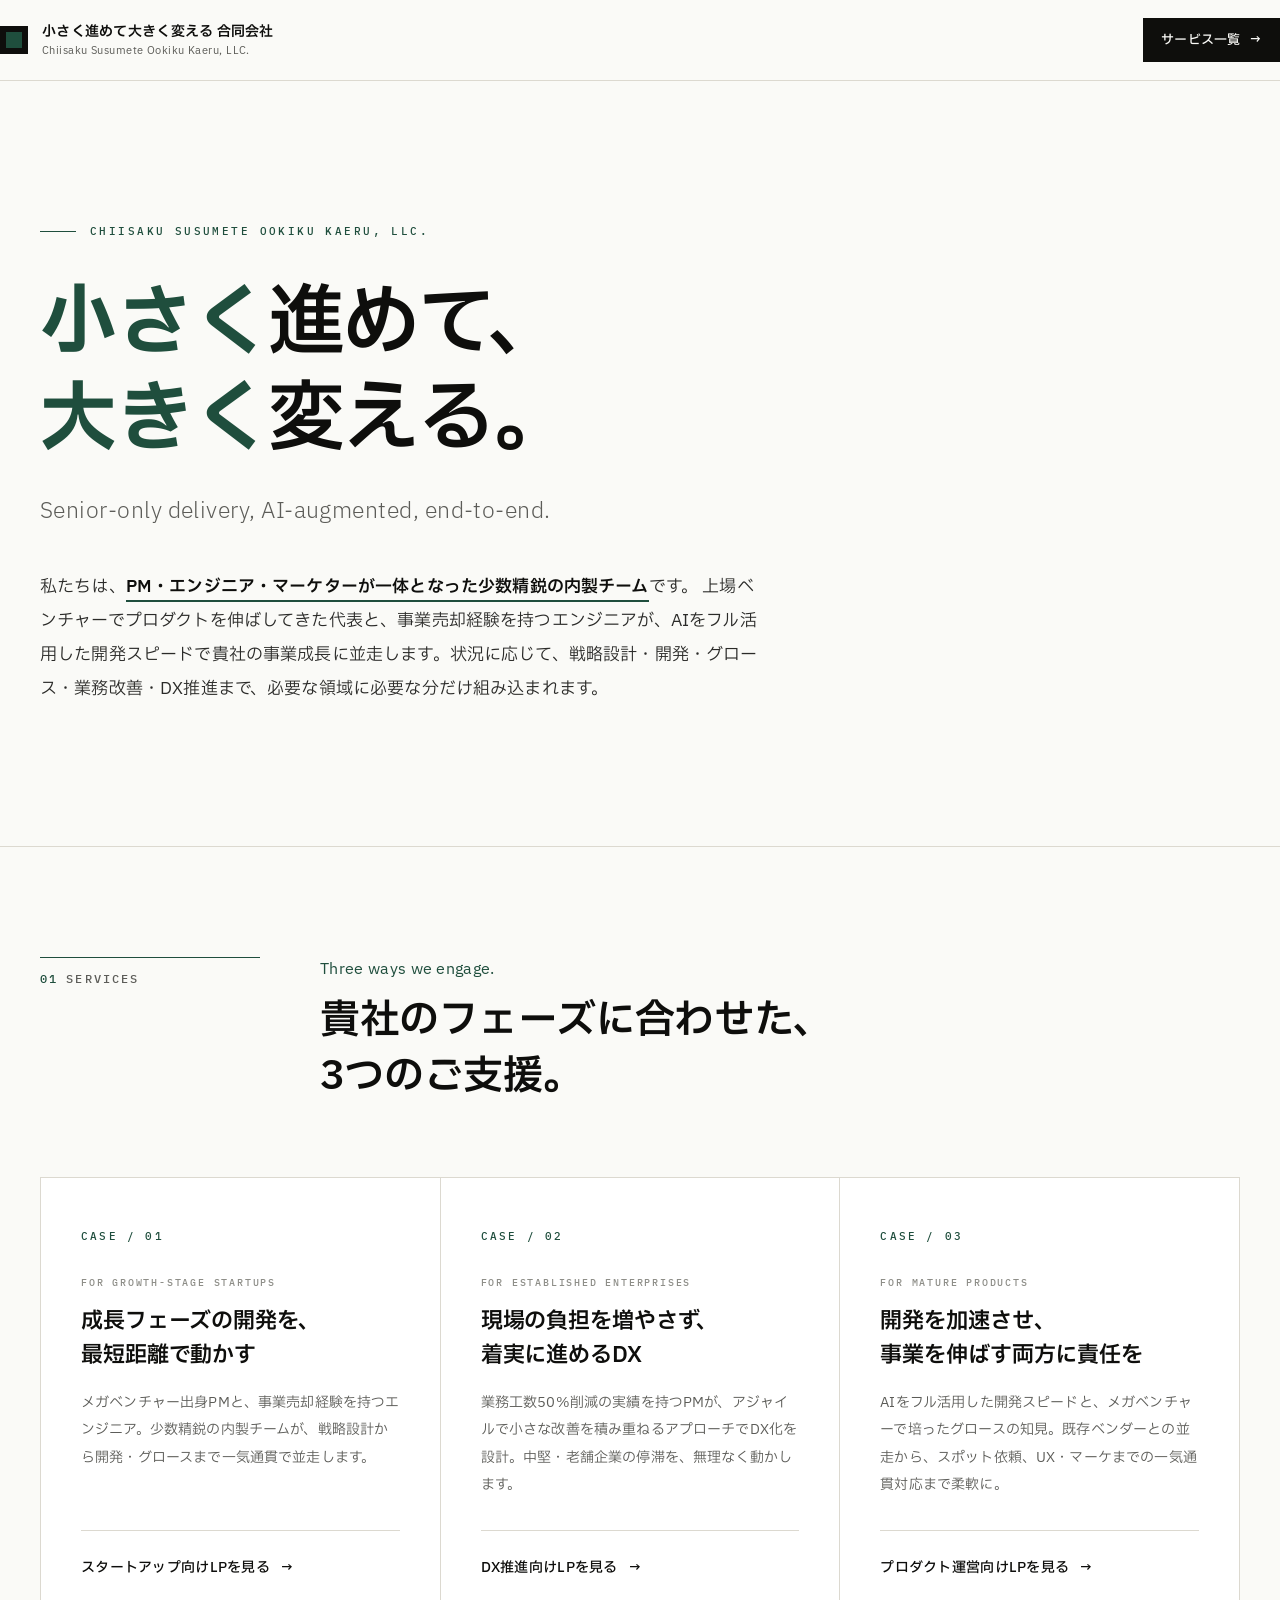
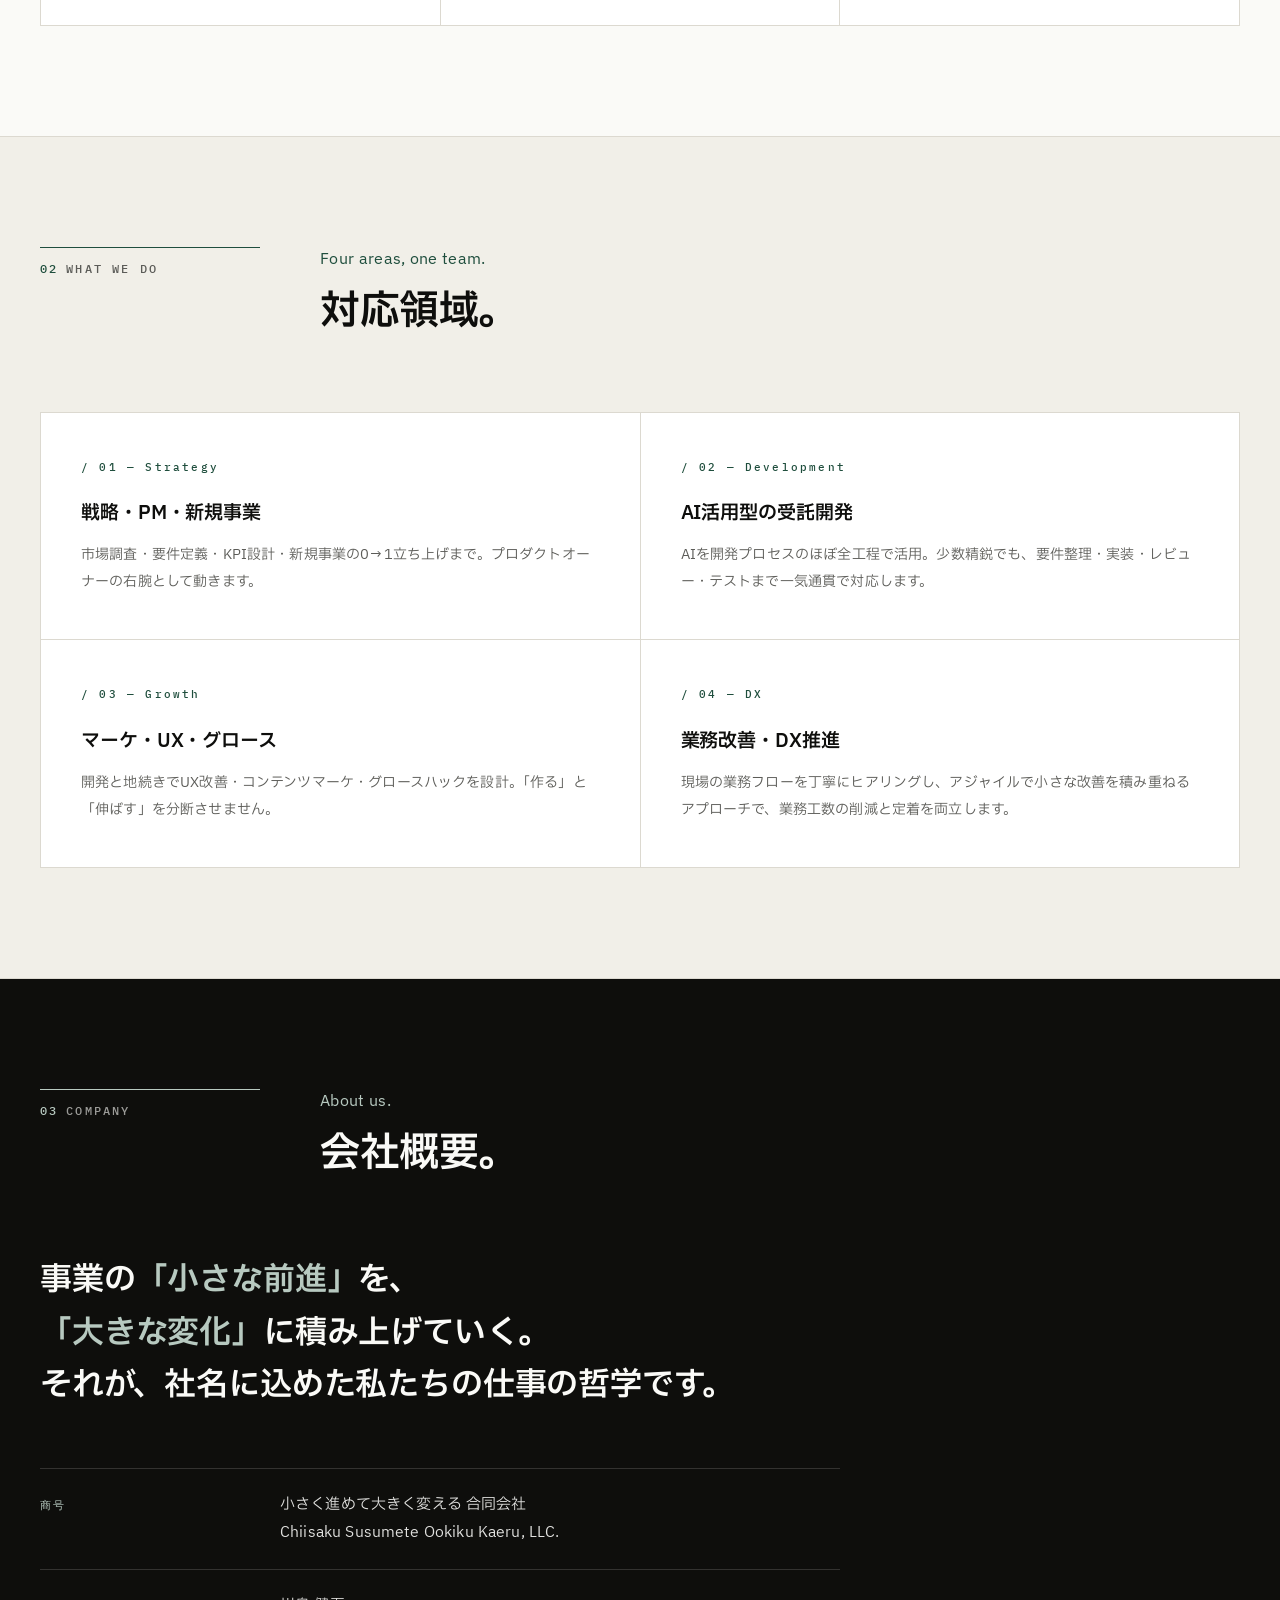
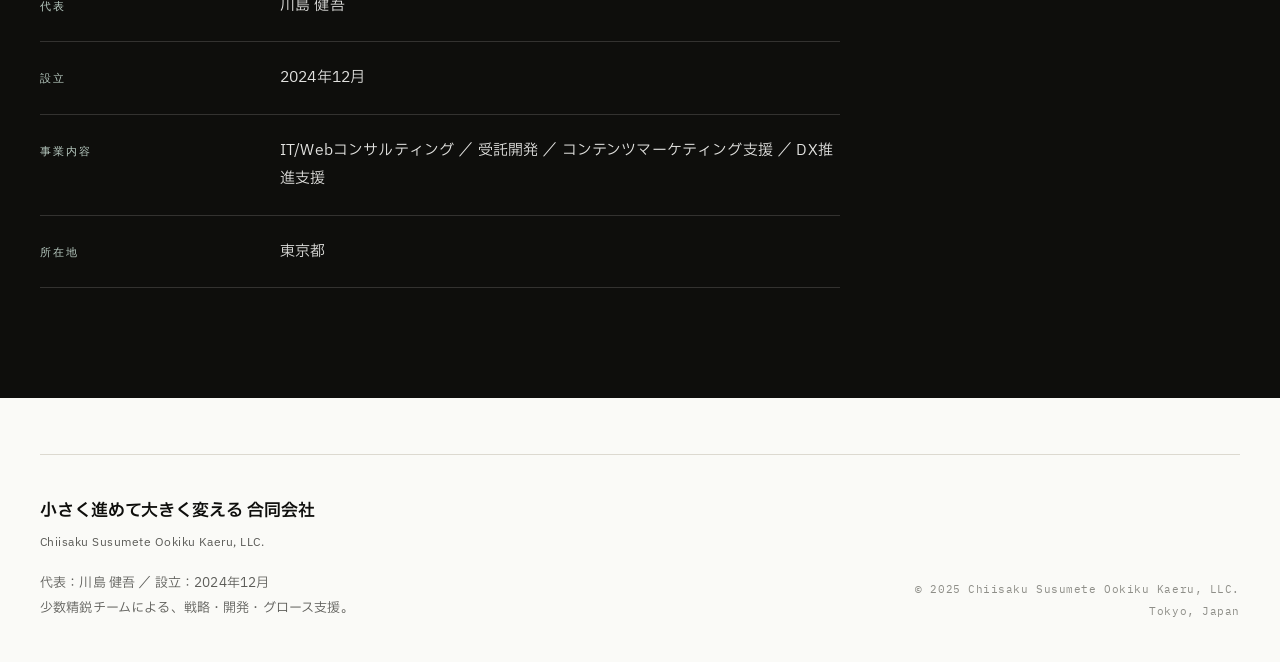
==== index.html @ ebb2f51b "LPとトップページ" ====
<!DOCTYPE html>
<html lang="ja">
<head>
<meta charset="UTF-8">
<meta name="viewport" content="width=device-width, initial-scale=1.0">
<title>小さく進めて大きく変える 合同会社 | Chiisaku Susumete Ookiku Kaeru, LLC.</title>
<meta name="description" content="少数精鋭チームによる、戦略・開発・グロース支援。スタートアップの受託開発、中堅・老舗企業のDX推進、プロダクト運営支援まで、貴社の状況に合わせた組み方でお力になります。">

<link rel="preconnect" href="https://fonts.googleapis.com">
<link rel="preconnect" href="https://fonts.gstatic.com" crossorigin>
<link href="https://fonts.googleapis.com/css2?family=IBM+Plex+Mono:wght@400;500&family=IBM+Plex+Sans+JP:wght@300;400;500;600;700&family=IBM+Plex+Sans:wght@300;400;500;600;700&display=swap" rel="stylesheet">

<style>
  :root {
    --bg: #FAFAF7;
    --bg-soft: #F1EFE8;
    --bg-card: #FFFFFF;
    --ink: #0E0E0C;
    --ink-2: #2A2A28;
    --ink-3: #5C5C58;
    --ink-4: #8E8E88;
    --rule: #DCD9D0;
    --accent: #1F4E3D;
    --accent-deep: #133A2C;
    --accent-soft: #E5EDE8;
    --accent-line: #B7C9C0;
    --max-w: 1280px;
  }

  * { box-sizing: border-box; margin: 0; padding: 0; }
  html { scroll-behavior: smooth; }
  ::selection { background: var(--accent); color: var(--bg); }

  body {
    font-family: "IBM Plex Sans JP", "IBM Plex Sans", -apple-system, BlinkMacSystemFont, sans-serif;
    background: var(--bg);
    color: var(--ink);
    line-height: 1.85;
    font-size: 15.5px;
    font-weight: 400;
    -webkit-font-smoothing: antialiased;
    -moz-osx-font-smoothing: grayscale;
    overflow-x: hidden;
    letter-spacing: 0.01em;
  }

  .container {
    max-width: var(--max-w);
    margin: 0 auto;
    padding: 0 40px;
  }
  @media (max-width: 720px) {
    .container { padding: 0 22px; }
  }

  /* ============ TOPBAR ============ */
  .topbar {
    border-bottom: 1px solid var(--rule);
    position: sticky; top: 0; z-index: 100;
    backdrop-filter: saturate(1.4) blur(8px);
    background: rgba(250, 250, 247, 0.92);
  }
  .topbar-inner {
    display: flex; justify-content: space-between; align-items: center;
    padding: 18px 0; gap: 24px;
  }
  .brand { display: flex; align-items: center; gap: 14px; }
  .brand-mark {
    width: 28px; height: 28px;
    background: var(--ink);
    position: relative; flex-shrink: 0;
  }
  .brand-mark::after {
    content: ""; position: absolute; inset: 6px;
    background: var(--accent);
  }
  .brand-name {
    font-weight: 600; font-size: 14px;
    letter-spacing: 0.02em; line-height: 1.3;
  }
  .brand-name .en {
    display: block;
    font-family: "IBM Plex Sans", sans-serif;
    font-size: 11px; font-weight: 400;
    color: var(--ink-3);
    letter-spacing: 0.04em;
    margin-top: 2px;
  }
  .topbar-cta {
    display: inline-flex; align-items: center; gap: 8px;
    background: var(--ink); color: var(--bg);
    padding: 10px 18px; text-decoration: none;
    font-size: 13px; font-weight: 500;
    letter-spacing: 0.02em;
    transition: background 0.2s;
  }
  .topbar-cta:hover { background: var(--accent); }
  @media (max-width: 640px) {
    .topbar-cta { padding: 8px 14px; font-size: 12px; }
  }

  /* ============ HERO ============ */
  .hero {
    padding: 140px 0 140px;
    border-bottom: 1px solid var(--rule);
  }
  .hero-eyebrow {
    font-family: "IBM Plex Mono", monospace;
    font-size: 11px;
    letter-spacing: 0.22em;
    color: var(--accent);
    text-transform: uppercase;
    margin-bottom: 36px;
    display: flex; align-items: center; gap: 14px;
    font-weight: 500;
  }
  .hero-eyebrow::before {
    content: ""; width: 36px; height: 1px;
    background: var(--accent);
  }
  .hero-title {
    font-weight: 600;
    font-size: clamp(38px, 6vw, 80px);
    line-height: 1.25;
    letter-spacing: -0.015em;
    margin-bottom: 44px;
    color: var(--ink);
    max-width: 1100px;
  }
  .hero-title .accent {
    color: var(--accent);
    font-weight: 700;
  }
  .hero-title .sub-en {
    display: block;
    font-family: "IBM Plex Sans", sans-serif;
    font-weight: 300;
    font-size: 0.3em;
    color: var(--ink-3);
    letter-spacing: 0.02em;
    margin-top: 24px;
    line-height: 1.4;
  }
  .hero-lead {
    font-size: 17px;
    line-height: 2;
    max-width: 720px;
    color: var(--ink-2);
  }
  .hero-lead strong {
    font-weight: 600;
    color: var(--ink);
    border-bottom: 2px solid var(--accent);
    padding-bottom: 1px;
  }

  /* ============ SECTION ============ */
  section {
    padding: 110px 0;
    border-bottom: 1px solid var(--rule);
  }
  @media (max-width: 720px) {
    section { padding: 72px 0; }
    .hero { padding: 80px 0 90px; }
  }

  .section-header {
    margin-bottom: 72px;
    display: grid;
    grid-template-columns: 220px 1fr;
    gap: 60px;
    align-items: start;
  }
  .section-num {
    font-family: "IBM Plex Mono", monospace;
    font-size: 12px;
    font-weight: 500;
    color: var(--accent);
    letter-spacing: 0.18em;
    text-transform: uppercase;
    padding-top: 10px;
    border-top: 1px solid var(--accent);
    width: 100%;
  }
  .section-num-label { color: var(--ink-3); margin-left: 8px; }
  .section-title {
    font-weight: 600;
    font-size: clamp(26px, 3.4vw, 40px);
    line-height: 1.4;
    letter-spacing: -0.01em;
    color: var(--ink);
  }
  .section-title .en {
    display: block;
    font-family: "IBM Plex Sans", sans-serif;
    font-weight: 400;
    color: var(--accent);
    font-size: 0.4em;
    margin-bottom: 14px;
    letter-spacing: 0.02em;
  }
  @media (max-width: 880px) {
    .section-header { grid-template-columns: 1fr; gap: 20px; }
  }

  /* ============ SERVICES (LP CARDS) ============ */
  .services-grid {
    display: grid;
    grid-template-columns: repeat(3, 1fr);
    gap: 0;
    border-top: 1px solid var(--rule);
    border-left: 1px solid var(--rule);
  }
  .service-card {
    background: var(--bg-card);
    border-right: 1px solid var(--rule);
    border-bottom: 1px solid var(--rule);
    padding: 48px 40px 44px;
    text-decoration: none;
    color: var(--ink);
    transition: all 0.3s;
    display: flex;
    flex-direction: column;
    position: relative;
    min-height: 360px;
  }
  .service-card::after {
    content: "";
    position: absolute;
    bottom: 0; left: 0;
    width: 0; height: 3px;
    background: var(--accent);
    transition: width 0.4s cubic-bezier(0.4, 0, 0.2, 1);
  }
  .service-card:hover {
    background: var(--bg-soft);
  }
  .service-card:hover::after { width: 100%; }
  .service-num {
    font-family: "IBM Plex Mono", monospace;
    font-size: 11px;
    color: var(--accent);
    letter-spacing: 0.2em;
    margin-bottom: 28px;
    font-weight: 500;
  }
  .service-target {
    font-family: "IBM Plex Mono", monospace;
    font-size: 10px;
    color: var(--ink-4);
    letter-spacing: 0.18em;
    text-transform: uppercase;
    margin-bottom: 12px;
    font-weight: 500;
  }
  .service-title {
    font-size: 22px;
    font-weight: 600;
    line-height: 1.55;
    letter-spacing: -0.005em;
    margin-bottom: 16px;
  }
  .service-desc {
    font-size: 14px;
    color: var(--ink-3);
    line-height: 1.95;
    margin-bottom: 32px;
    flex: 1;
  }
  .service-link {
    display: inline-flex;
    align-items: center;
    gap: 10px;
    font-size: 14px;
    font-weight: 500;
    color: var(--ink);
    letter-spacing: 0.02em;
    margin-top: auto;
    padding-top: 24px;
    border-top: 1px solid var(--rule);
  }
  .service-link .arrow {
    transition: transform 0.25s;
    display: inline-block;
  }
  .service-card:hover .service-link {
    color: var(--accent);
  }
  .service-card:hover .arrow { transform: translateX(4px); }
  @media (max-width: 880px) {
    .services-grid { grid-template-columns: 1fr; }
  }

  /* ============ WHAT WE DO ============ */
  .whatwedo { background: var(--bg-soft); }
  .whatwedo-grid {
    display: grid;
    grid-template-columns: repeat(2, 1fr);
    gap: 0;
    border-top: 1px solid var(--rule);
    border-left: 1px solid var(--rule);
  }
  .whatwedo-card {
    background: var(--bg-card);
    border-right: 1px solid var(--rule);
    border-bottom: 1px solid var(--rule);
    padding: 44px 40px;
  }
  .whatwedo-icon {
    font-family: "IBM Plex Mono", monospace;
    font-size: 11px;
    color: var(--accent);
    letter-spacing: 0.2em;
    margin-bottom: 22px;
    font-weight: 500;
  }
  .whatwedo-title {
    font-size: 19px;
    font-weight: 600;
    line-height: 1.55;
    margin-bottom: 14px;
    letter-spacing: -0.005em;
  }
  .whatwedo-desc {
    font-size: 14px;
    color: var(--ink-3);
    line-height: 1.9;
  }
  @media (max-width: 720px) {
    .whatwedo-grid { grid-template-columns: 1fr; }
  }

  /* ============ COMPANY ============ */
  .company {
    background: var(--ink);
    color: var(--bg);
    border-bottom: none;
  }
  .company .section-num { color: var(--accent-line); border-top-color: var(--accent-line); }
  .company .section-num-label { color: rgba(250, 250, 247, 0.6); }
  .company .section-title { color: var(--bg); }
  .company .section-title .en { color: var(--accent-line); }

  .company-statement {
    font-size: clamp(22px, 2.8vw, 32px);
    font-weight: 600;
    line-height: 1.65;
    color: var(--bg);
    max-width: 880px;
    margin-bottom: 56px;
    letter-spacing: -0.005em;
  }
  .company-statement .accent {
    color: var(--accent-line);
  }
  .company-table {
    border-top: 1px solid rgba(220, 217, 208, 0.18);
    max-width: 800px;
  }
  .company-row {
    display: grid;
    grid-template-columns: 200px 1fr;
    gap: 40px;
    padding: 22px 0;
    border-bottom: 1px solid rgba(220, 217, 208, 0.18);
    align-items: baseline;
  }
  .company-row dt {
    font-family: "IBM Plex Mono", monospace;
    font-size: 11px;
    letter-spacing: 0.18em;
    text-transform: uppercase;
    color: var(--accent-line);
    font-weight: 500;
  }
  .company-row dd {
    font-size: 15px;
    color: rgba(250, 250, 247, 0.9);
    line-height: 1.85;
  }
  @media (max-width: 720px) {
    .company-row {
      grid-template-columns: 1fr;
      gap: 4px;
      padding: 18px 0;
    }
  }

  /* ============ FOOTER ============ */
  footer {
    background: var(--bg);
    padding: 56px 0 40px;
  }
  .footer-grid {
    display: grid;
    grid-template-columns: 1fr 1fr;
    gap: 40px;
    align-items: end;
    border-top: 1px solid var(--rule);
    padding-top: 40px;
  }
  .footer-brand-name {
    font-size: 17px;
    font-weight: 600;
    margin-bottom: 4px;
    letter-spacing: -0.005em;
  }
  .footer-brand-en {
    font-family: "IBM Plex Sans", sans-serif;
    font-size: 12px;
    color: var(--ink-3);
    margin-bottom: 18px;
    letter-spacing: 0.04em;
  }
  .footer-info {
    font-size: 13px;
    color: var(--ink-3);
    line-height: 1.95;
  }
  .footer-meta {
    font-family: "IBM Plex Mono", monospace;
    font-size: 11px;
    color: var(--ink-4);
    letter-spacing: 0.05em;
    line-height: 2;
    text-align: right;
  }
  @media (max-width: 720px) {
    .footer-grid { grid-template-columns: 1fr; gap: 28px; }
    .footer-meta { text-align: left; }
  }

  /* ============ SCROLL REVEAL ============ */
  .reveal {
    opacity: 0;
    transform: translateY(20px);
    transition: opacity 0.85s cubic-bezier(0.4, 0, 0.2, 1), transform 0.85s cubic-bezier(0.4, 0, 0.2, 1);
  }
  .reveal.in { opacity: 1; transform: translateY(0); }

  @media (prefers-reduced-motion: reduce) {
    *, *::before, *::after {
      animation-duration: 0.01ms !important;
      transition-duration: 0.01ms !important;
    }
    .reveal { opacity: 1; transform: none; }
  }
</style>
</head>
<body>

<!-- ===== TOPBAR ===== -->
<header class="topbar">
  <div class="container topbar-inner">
    <div class="brand">
      <div class="brand-mark"></div>
      <div class="brand-name">
        小さく進めて大きく変える 合同会社
        <span class="en">Chiisaku Susumete Ookiku Kaeru, LLC.</span>
      </div>
    </div>
    <a href="#services" class="topbar-cta">
      サービス一覧
      <span class="arrow">→</span>
    </a>
  </div>
</header>

<main>

<!-- ===== HERO ===== -->
<section class="hero">
  <div class="container">
    <div class="hero-eyebrow reveal">Chiisaku Susumete Ookiku Kaeru, LLC.</div>
    <h1 class="hero-title reveal">
      <span class="accent">小さく</span>進めて、<br>
      <span class="accent">大きく</span>変える。
      <span class="sub-en">Senior-only delivery, AI-augmented, end-to-end.</span>
    </h1>
    <p class="hero-lead reveal">
      私たちは、<strong>PM・エンジニア・マーケターが一体となった少数精鋭の内製チーム</strong>です。
      上場ベンチャーでプロダクトを伸ばしてきた代表と、事業売却経験を持つエンジニアが、AIをフル活用した開発スピードで貴社の事業成長に並走します。状況に応じて、戦略設計・開発・グロース・業務改善・DX推進まで、必要な領域に必要な分だけ組み込まれます。
    </p>
  </div>
</section>

<!-- ===== SERVICES (LP CARDS) ===== -->
<section id="services">
  <div class="container">
    <div class="section-header">
      <div class="section-num">01<span class="section-num-label">Services</span></div>
      <h2 class="section-title">
        <span class="en">Three ways we engage.</span>
        貴社のフェーズに合わせた、<br>3つのご支援。
      </h2>
    </div>

    <div class="services-grid reveal">
      <a href="/lp/startup/" class="service-card">
        <div class="service-num">CASE / 01</div>
        <div class="service-target">For Growth-Stage Startups</div>
        <h3 class="service-title">成長フェーズの開発を、<br>最短距離で動かす</h3>
        <p class="service-desc">
          メガベンチャー出身PMと、事業売却経験を持つエンジニア。少数精鋭の内製チームが、戦略設計から開発・グロースまで一気通貫で並走します。
        </p>
        <span class="service-link">
          スタートアップ向けLPを見る
          <span class="arrow">→</span>
        </span>
      </a>

      <a href="/lp/dx/" class="service-card">
        <div class="service-num">CASE / 02</div>
        <div class="service-target">For Established Enterprises</div>
        <h3 class="service-title">現場の負担を増やさず、<br>着実に進めるDX</h3>
        <p class="service-desc">
          業務工数50%削減の実績を持つPMが、アジャイルで小さな改善を積み重ねるアプローチでDX化を設計。中堅・老舗企業の停滞を、無理なく動かします。
        </p>
        <span class="service-link">
          DX推進向けLPを見る
          <span class="arrow">→</span>
        </span>
      </a>

      <a href="/lp/product/" class="service-card">
        <div class="service-num">CASE / 03</div>
        <div class="service-target">For Mature Products</div>
        <h3 class="service-title">開発を加速させ、<br>事業を伸ばす両方に責任を</h3>
        <p class="service-desc">
          AIをフル活用した開発スピードと、メガベンチャーで培ったグロースの知見。既存ベンダーとの並走から、スポット依頼、UX・マーケまでの一気通貫対応まで柔軟に。
        </p>
        <span class="service-link">
          プロダクト運営向けLPを見る
          <span class="arrow">→</span>
        </span>
      </a>
    </div>
  </div>
</section>

<!-- ===== WHAT WE DO ===== -->
<section class="whatwedo">
  <div class="container">
    <div class="section-header">
      <div class="section-num">02<span class="section-num-label">What We Do</span></div>
      <h2 class="section-title">
        <span class="en">Four areas, one team.</span>
        対応領域。
      </h2>
    </div>

    <div class="whatwedo-grid reveal">
      <div class="whatwedo-card">
        <div class="whatwedo-icon">/ 01 — Strategy</div>
        <h3 class="whatwedo-title">戦略・PM・新規事業</h3>
        <p class="whatwedo-desc">
          市場調査・要件定義・KPI設計・新規事業の0→1立ち上げまで。プロダクトオーナーの右腕として動きます。
        </p>
      </div>
      <div class="whatwedo-card">
        <div class="whatwedo-icon">/ 02 — Development</div>
        <h3 class="whatwedo-title">AI活用型の受託開発</h3>
        <p class="whatwedo-desc">
          AIを開発プロセスのほぼ全工程で活用。少数精鋭でも、要件整理・実装・レビュー・テストまで一気通貫で対応します。
        </p>
      </div>
      <div class="whatwedo-card">
        <div class="whatwedo-icon">/ 03 — Growth</div>
        <h3 class="whatwedo-title">マーケ・UX・グロース</h3>
        <p class="whatwedo-desc">
          開発と地続きでUX改善・コンテンツマーケ・グロースハックを設計。「作る」と「伸ばす」を分断させません。
        </p>
      </div>
      <div class="whatwedo-card">
        <div class="whatwedo-icon">/ 04 — DX</div>
        <h3 class="whatwedo-title">業務改善・DX推進</h3>
        <p class="whatwedo-desc">
          現場の業務フローを丁寧にヒアリングし、アジャイルで小さな改善を積み重ねるアプローチで、業務工数の削減と定着を両立します。
        </p>
      </div>
    </div>
  </div>
</section>

<!-- ===== COMPANY ===== -->
<section class="company">
  <div class="container">
    <div class="section-header">
      <div class="section-num">03<span class="section-num-label">Company</span></div>
      <h2 class="section-title">
        <span class="en">About us.</span>
        会社概要。
      </h2>
    </div>

    <p class="company-statement reveal">
      事業の<span class="accent">「小さな前進」</span>を、<br>
      <span class="accent">「大きな変化」</span>に積み上げていく。<br>
      それが、社名に込めた私たちの仕事の哲学です。
    </p>

    <dl class="company-table reveal">
      <div class="company-row">
        <dt>商号</dt>
        <dd>小さく進めて大きく変える 合同会社<br>Chiisaku Susumete Ookiku Kaeru, LLC.</dd>
      </div>
      <div class="company-row">
        <dt>代表</dt>
        <dd>川島 健吾</dd>
      </div>
      <div class="company-row">
        <dt>設立</dt>
        <dd>2024年12月</dd>
      </div>
      <div class="company-row">
        <dt>事業内容</dt>
        <dd>IT/Webコンサルティング ／ 受託開発 ／ コンテンツマーケティング支援 ／ DX推進支援</dd>
      </div>
      <div class="company-row">
        <dt>所在地</dt>
        <dd>東京都</dd>
      </div>
    </dl>
  </div>
</section>

</main>

<!-- ===== FOOTER ===== -->
<footer>
  <div class="container">
    <div class="footer-grid">
      <div>
        <div class="footer-brand-name">小さく進めて大きく変える 合同会社</div>
        <div class="footer-brand-en">Chiisaku Susumete Ookiku Kaeru, LLC.</div>
        <div class="footer-info">
          代表：川島 健吾 ／ 設立：2024年12月<br>
          少数精鋭チームによる、戦略・開発・グロース支援。
        </div>
      </div>
      <div class="footer-meta">
        © 2025 Chiisaku Susumete Ookiku Kaeru, LLC.<br>
        Tokyo, Japan
      </div>
    </div>
  </div>
</footer>

<script>
  const observer = new IntersectionObserver((entries) => {
    entries.forEach((entry) => {
      if (entry.isIntersecting) {
        entry.target.classList.add('in');
        observer.unobserve(entry.target);
      }
    });
  }, { threshold: 0.12, rootMargin: '0px 0px -8% 0px' });

  document.querySelectorAll('.reveal').forEach(el => observer.observe(el));

  window.addEventListener('load', () => {
    document.querySelectorAll('.hero .reveal').forEach((el, i) => {
      setTimeout(() => el.classList.add('in'), i * 110);
    });
  });
</script>

</body>
</html>
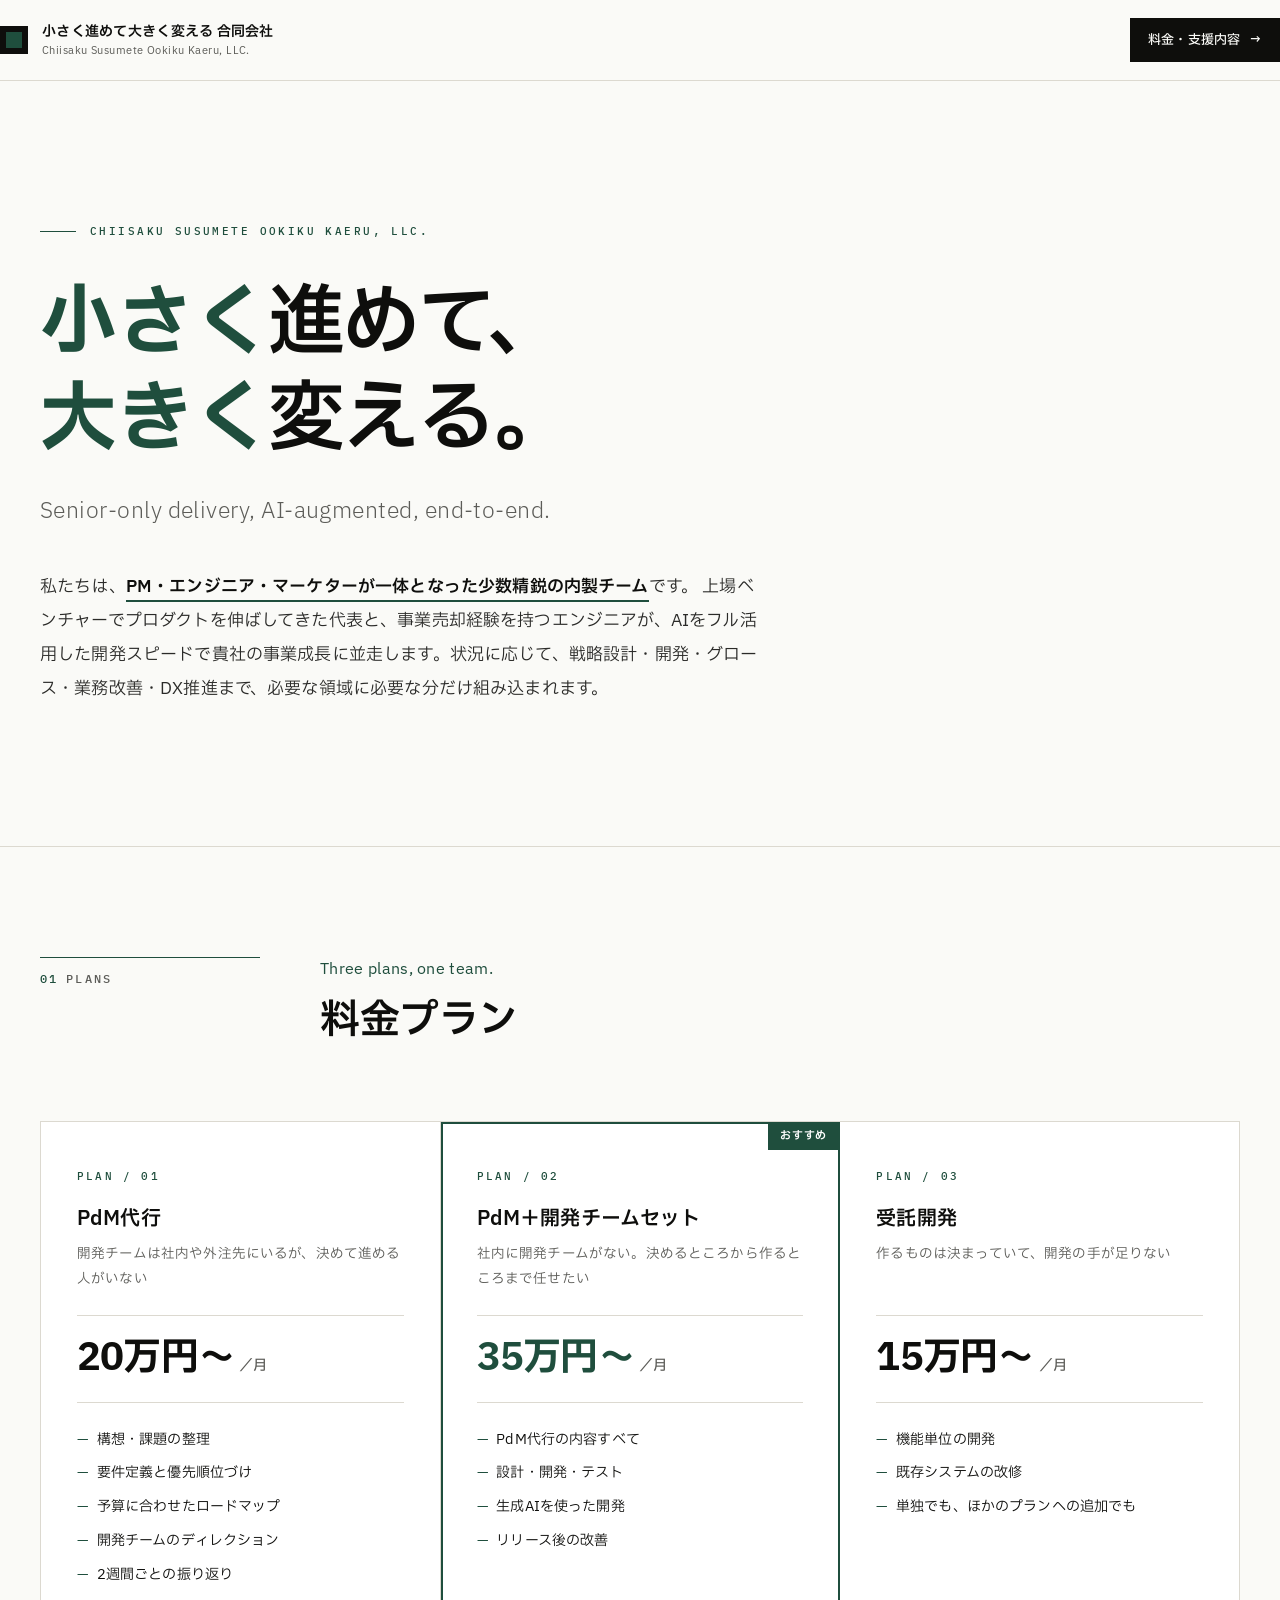
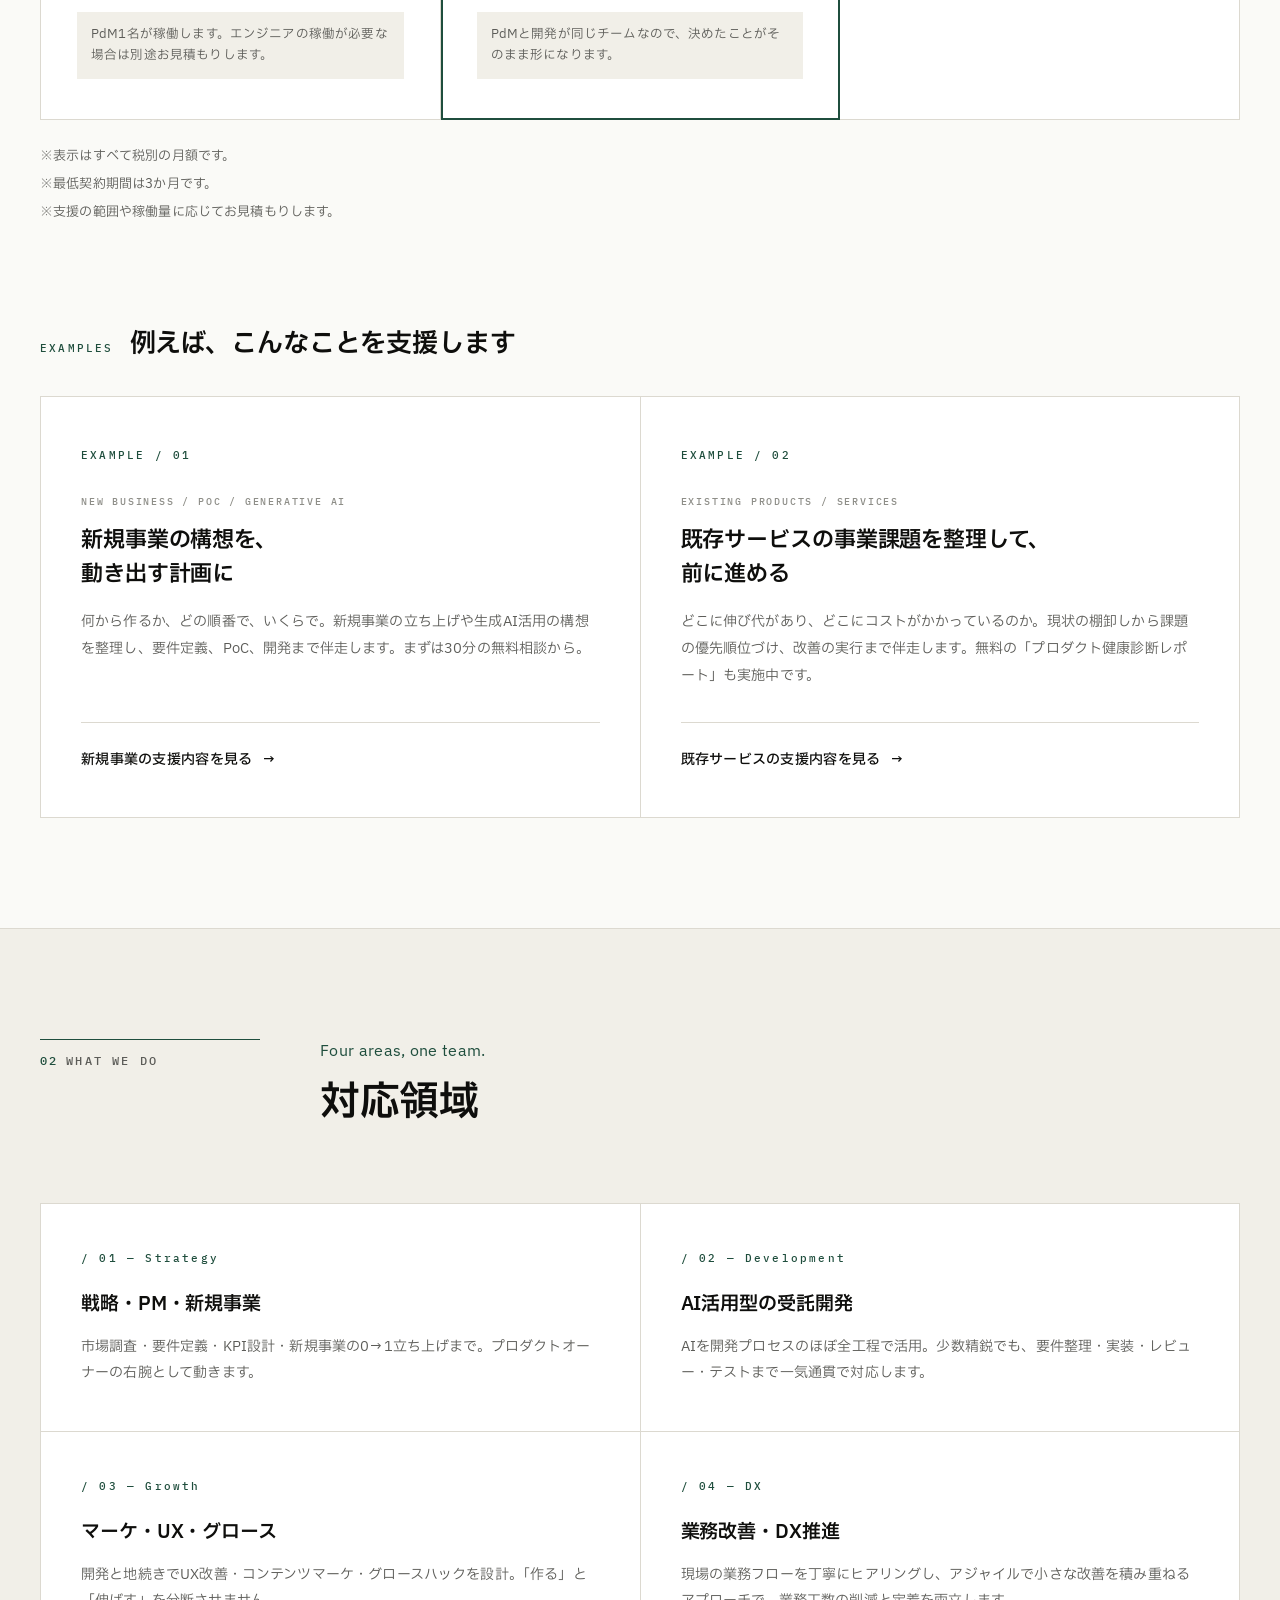
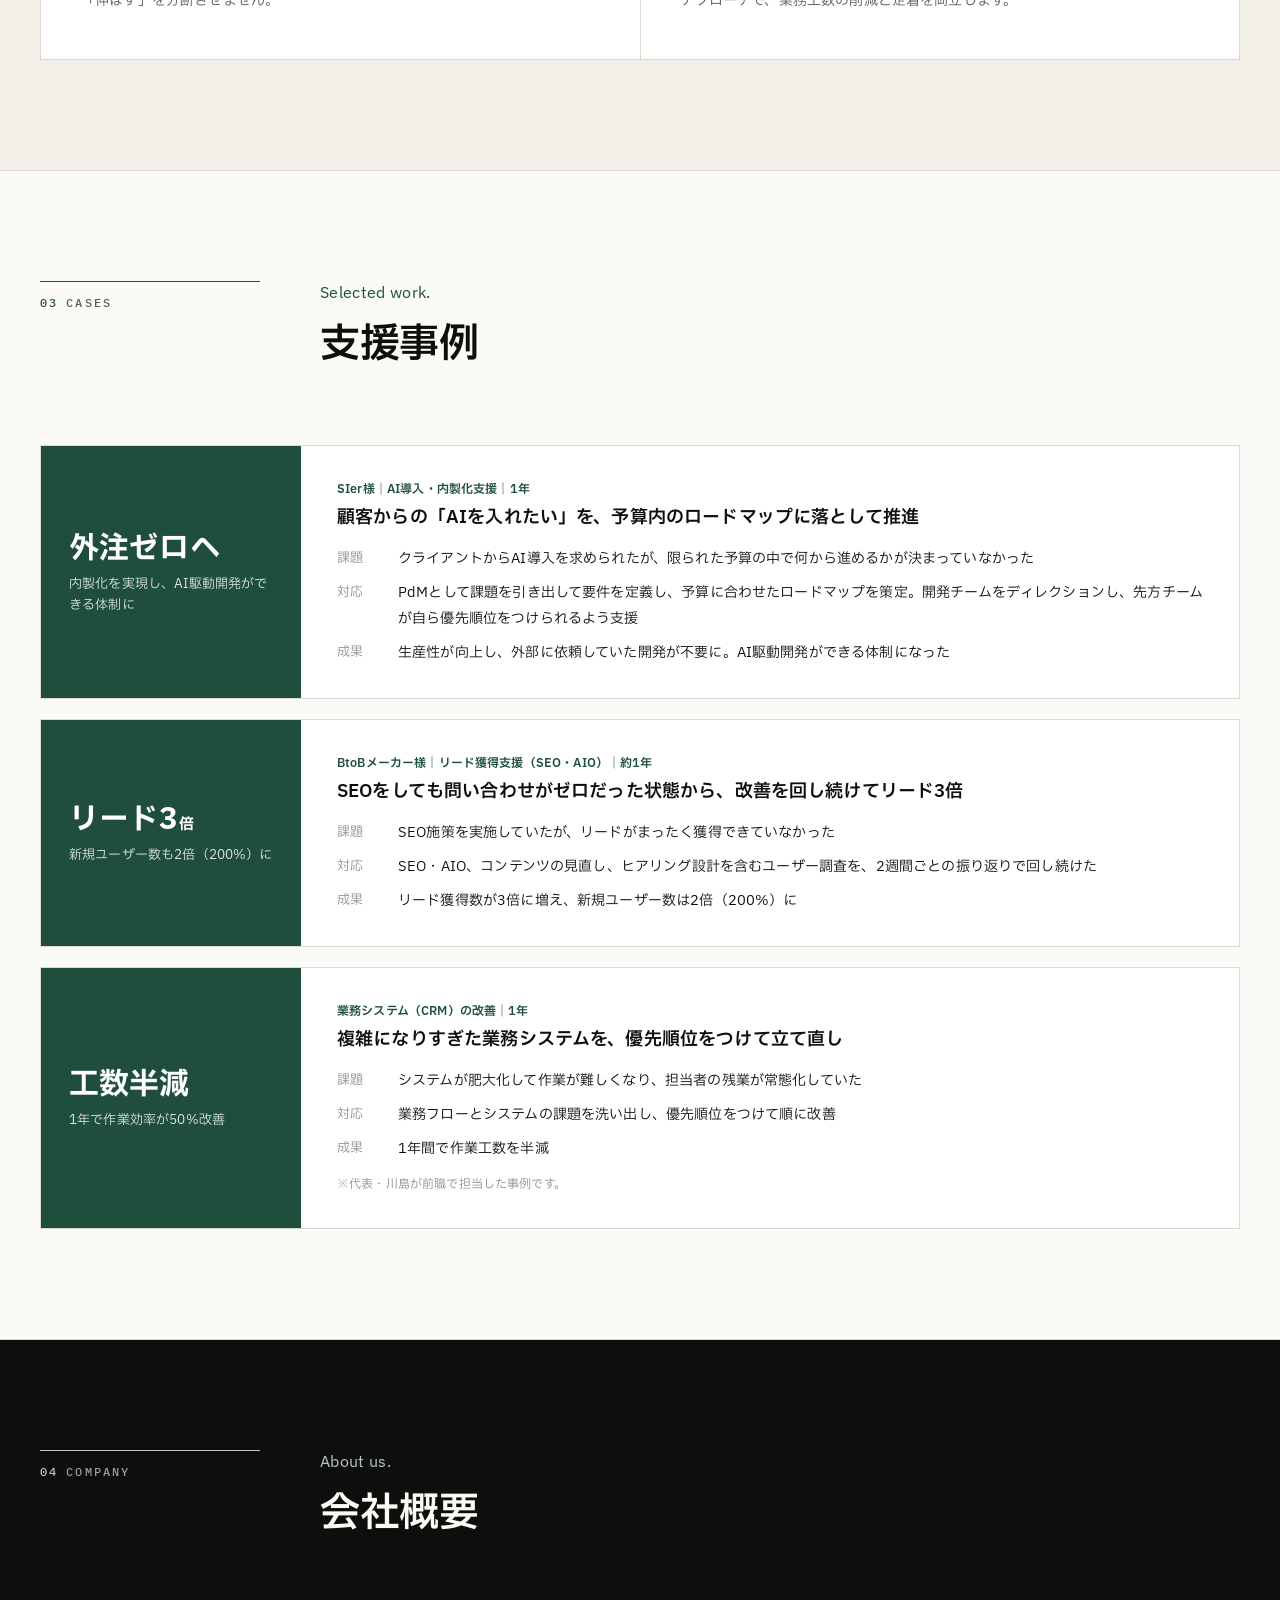
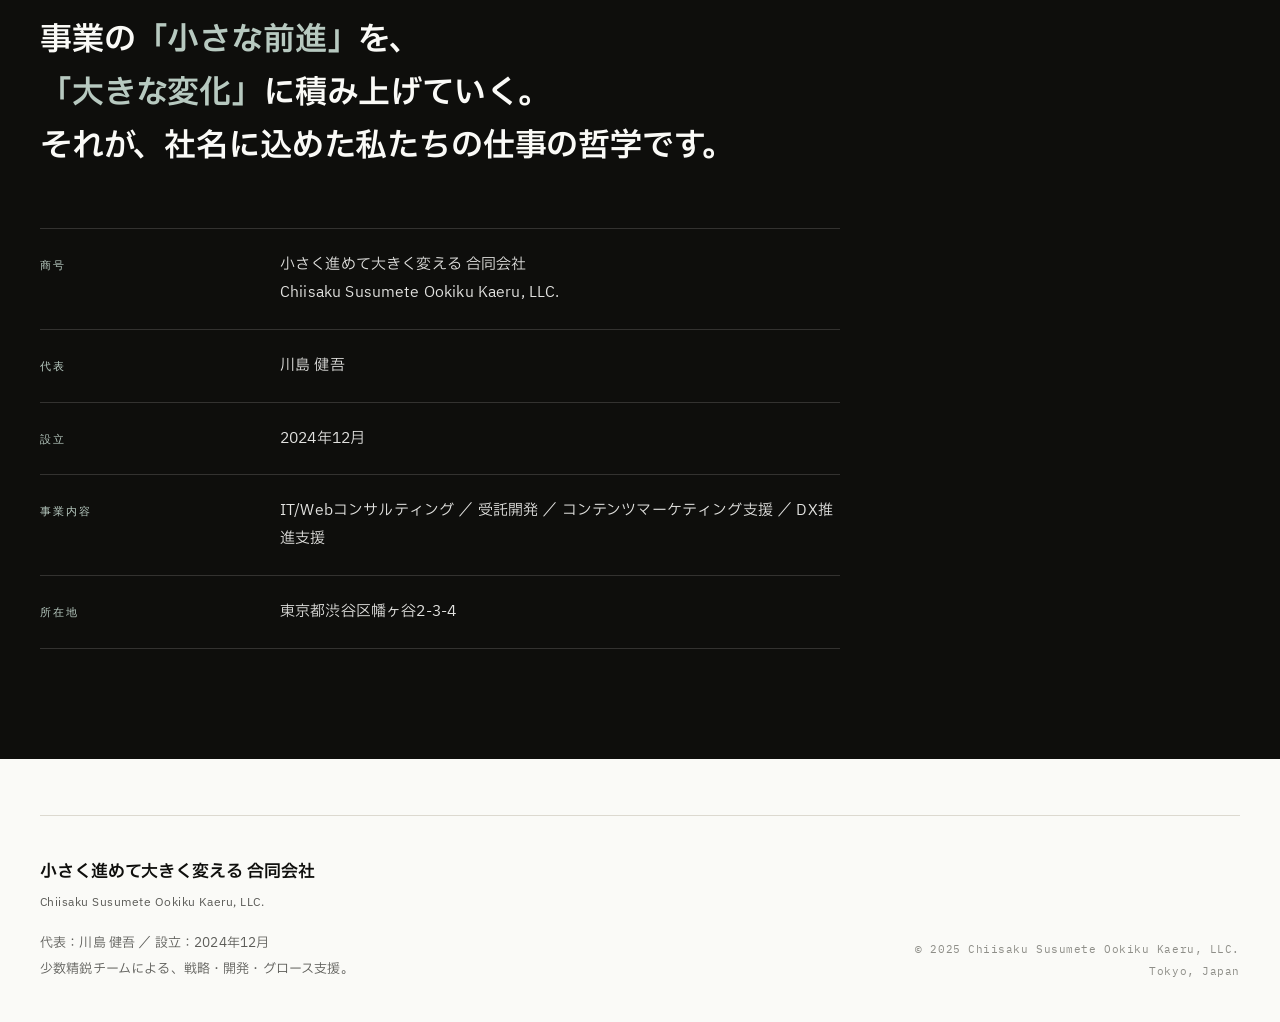
==== commit 8e3161a0: "トップページを料金プラン・支援例・支援事例の構成に更新 - 3つのLPカードを料金プラン（PdM代行・PdM＋開発チーム・受託開発）に置き換え - 新規事業・既存サービスの2つのLPを要約した支援例を" ====
--- a/index.html
+++ b/index.html
@@ -330,6 +330,99 @@
     .whatwedo-grid { grid-template-columns: 1fr; }
   }
 
+
+  /* ============ PLANS ============ */
+  .plans-grid {
+    display: grid;
+    grid-template-columns: repeat(3, 1fr);
+    border-top: 1px solid var(--rule);
+    border-left: 1px solid var(--rule);
+  }
+  .plan-card {
+    background: var(--bg-card);
+    border-right: 1px solid var(--rule);
+    border-bottom: 1px solid var(--rule);
+    padding: 44px 36px 40px;
+    display: flex;
+    flex-direction: column;
+    position: relative;
+  }
+  .plan-card.featured { outline: 2px solid var(--accent); outline-offset: -2px; z-index: 1; }
+  .plan-badge {
+    position: absolute; top: 0; right: 0;
+    background: var(--accent); color: #fff;
+    font-size: 11px; font-weight: 600; letter-spacing: 0.08em;
+    padding: 4px 12px;
+  }
+  .plan-num {
+    font-family: "IBM Plex Mono", monospace;
+    font-size: 11px; color: var(--accent);
+    letter-spacing: 0.2em; margin-bottom: 18px; font-weight: 500;
+  }
+  .plan-name { font-size: 20px; font-weight: 600; line-height: 1.5; margin-bottom: 8px; }
+  .plan-for { font-size: 13.5px; color: var(--ink-3); line-height: 1.8; min-height: 3.6em; }
+  .plan-price {
+    margin: 24px 0; padding: 20px 0;
+    border-top: 1px solid var(--rule); border-bottom: 1px solid var(--rule);
+    line-height: 1.2;
+  }
+  .plan-price .yen { font-size: 38px; font-weight: 700; letter-spacing: -0.02em; }
+  .plan-card.featured .plan-price .yen { color: var(--accent); }
+  .plan-price .unit { font-size: 14px; font-weight: 500; margin-left: 4px; color: var(--ink-3); }
+  .plan-list { list-style: none; font-size: 14px; display: grid; gap: 8px; flex-grow: 1; align-content: start; }
+  .plan-list li { padding-left: 1.4em; position: relative; }
+  .plan-list li::before { content: "—"; position: absolute; left: 0; color: var(--accent); }
+  .plan-foot { margin-top: 24px; font-size: 12.5px; color: var(--ink-3); background: var(--bg-soft); padding: 12px 14px; line-height: 1.7; }
+  .plan-notes { margin-top: 24px; list-style: none; font-size: 13px; color: var(--ink-3); display: grid; gap: 4px; }
+  @media (max-width: 880px) {
+    .plans-grid { grid-template-columns: 1fr; }
+    .plan-for { min-height: 0; }
+  }
+
+  .examples { margin-top: 96px; }
+  .examples-head {
+    display: flex; align-items: baseline; gap: 16px; flex-wrap: wrap;
+    margin-bottom: 28px;
+  }
+  .examples-head .label {
+    font-family: "IBM Plex Mono", monospace; font-size: 11px;
+    color: var(--accent); letter-spacing: 0.2em; text-transform: uppercase; font-weight: 500;
+  }
+  .examples-head h3 { font-size: clamp(20px, 2.4vw, 26px); font-weight: 600; letter-spacing: -0.005em; }
+  .services-grid.two { grid-template-columns: repeat(2, 1fr); }
+  .services-grid.two .service-card { min-height: 0; }
+  @media (max-width: 880px) {
+    .services-grid.two { grid-template-columns: 1fr; }
+  }
+
+  /* ============ CASES ============ */
+  .cases-list { display: grid; gap: 20px; }
+  .case-card {
+    background: var(--bg-card);
+    border: 1px solid var(--rule);
+    display: grid;
+    grid-template-columns: 260px 1fr;
+  }
+  .case-result {
+    background: var(--accent); color: #fff;
+    padding: 32px 28px;
+    display: flex; flex-direction: column; justify-content: center;
+  }
+  .case-result .num { font-size: 30px; font-weight: 700; line-height: 1.3; }
+  .case-result .num small { font-size: 15px; }
+  .case-result .sub { font-size: 13px; opacity: 0.85; margin-top: 6px; line-height: 1.6; }
+  .case-body { padding: 32px 36px; }
+  .case-tag { font-size: 12px; color: var(--accent); font-weight: 600; margin-bottom: 4px; }
+  .case-body h3 { font-size: 18px; font-weight: 600; line-height: 1.55; margin-bottom: 14px; }
+  .case-rows { display: grid; gap: 8px; }
+  .case-row { display: grid; grid-template-columns: 3.5em 1fr; gap: 12px; font-size: 14px; }
+  .case-row .k { color: var(--ink-4); font-size: 13px; }
+  .case-note { margin-top: 12px; font-size: 12px; color: var(--ink-4); }
+  @media (max-width: 720px) {
+    .case-card { grid-template-columns: 1fr; }
+    .case-body { padding: 24px 22px; }
+  }
+
   /* ============ COMPANY ============ */
   .company {
     background: var(--ink);
@@ -460,7 +553,7 @@
       </div>
     </div>
     <a href="#services" class="topbar-cta">
-      サービス一覧
+      料金・支援内容
       <span class="arrow">→</span>
     </a>
   </div>
@@ -484,56 +577,95 @@
   </div>
 </section>
 
-<!-- ===== SERVICES (LP CARDS) ===== -->
+<!-- ===== PLANS ===== -->
 <section id="services">
   <div class="container">
     <div class="section-header">
-      <div class="section-num">01<span class="section-num-label">Services</span></div>
+      <div class="section-num">01<span class="section-num-label">Plans</span></div>
       <h2 class="section-title">
-        <span class="en">Three ways we engage.</span>
-        貴社のフェーズに合わせた、<br>3つのご支援。
+        <span class="en">Three plans, one team.</span>
+        料金プラン
       </h2>
     </div>
 
-    <div class="services-grid reveal">
-      <a href="/lp/startup/" class="service-card">
-        <div class="service-num">CASE / 01</div>
-        <div class="service-target">For Growth-Stage Startups</div>
-        <h3 class="service-title">成長フェーズの開発を、<br>最短距離で動かす</h3>
-        <p class="service-desc">
-          メガベンチャー出身PMと、事業売却経験を持つエンジニア。少数精鋭の内製チームが、戦略設計から開発・グロースまで一気通貫で並走します。
-        </p>
-        <span class="service-link">
-          スタートアップ向けLPを見る
-          <span class="arrow">→</span>
-        </span>
-      </a>
-
-      <a href="/lp/dx/" class="service-card">
-        <div class="service-num">CASE / 02</div>
-        <div class="service-target">For Established Enterprises</div>
-        <h3 class="service-title">現場の負担を増やさず、<br>着実に進めるDX</h3>
-        <p class="service-desc">
-          業務工数50%削減の実績を持つPMが、アジャイルで小さな改善を積み重ねるアプローチでDX化を設計。中堅・老舗企業の停滞を、無理なく動かします。
-        </p>
-        <span class="service-link">
-          DX推進向けLPを見る
-          <span class="arrow">→</span>
-        </span>
-      </a>
-
-      <a href="/lp/product/" class="service-card">
-        <div class="service-num">CASE / 03</div>
-        <div class="service-target">For Mature Products</div>
-        <h3 class="service-title">開発を加速させ、<br>事業を伸ばす両方に責任を</h3>
-        <p class="service-desc">
-          AIをフル活用した開発スピードと、メガベンチャーで培ったグロースの知見。既存ベンダーとの並走から、スポット依頼、UX・マーケまでの一気通貫対応まで柔軟に。
-        </p>
-        <span class="service-link">
-          プロダクト運営向けLPを見る
-          <span class="arrow">→</span>
-        </span>
-      </a>
+    <div class="plans-grid reveal">
+      <div class="plan-card">
+        <div class="plan-num">PLAN / 01</div>
+        <h3 class="plan-name">PdM代行</h3>
+        <p class="plan-for">開発チームは社内や外注先にいるが、決めて進める人がいない</p>
+        <div class="plan-price"><span class="yen">20万円〜</span><span class="unit">／月</span></div>
+        <ul class="plan-list">
+          <li>構想・課題の整理</li>
+          <li>要件定義と優先順位づけ</li>
+          <li>予算に合わせたロードマップ</li>
+          <li>開発チームのディレクション</li>
+          <li>2週間ごとの振り返り</li>
+        </ul>
+        <p class="plan-foot">PdM1名が稼働します。エンジニアの稼働が必要な場合は別途お見積もりします。</p>
+      </div>
+      <div class="plan-card featured">
+        <span class="plan-badge">おすすめ</span>
+        <div class="plan-num">PLAN / 02</div>
+        <h3 class="plan-name">PdM＋開発チームセット</h3>
+        <p class="plan-for">社内に開発チームがない。決めるところから作るところまで任せたい</p>
+        <div class="plan-price"><span class="yen">35万円〜</span><span class="unit">／月</span></div>
+        <ul class="plan-list">
+          <li>PdM代行の内容すべて</li>
+          <li>設計・開発・テスト</li>
+          <li>生成AIを使った開発</li>
+          <li>リリース後の改善</li>
+        </ul>
+        <p class="plan-foot">PdMと開発が同じチームなので、決めたことがそのまま形になります。</p>
+      </div>
+      <div class="plan-card">
+        <div class="plan-num">PLAN / 03</div>
+        <h3 class="plan-name">受託開発</h3>
+        <p class="plan-for">作るものは決まっていて、開発の手が足りない</p>
+        <div class="plan-price"><span class="yen">15万円〜</span><span class="unit">／月</span></div>
+        <ul class="plan-list">
+          <li>機能単位の開発</li>
+          <li>既存システムの改修</li>
+          <li>単独でも、ほかのプランへの追加でも</li>
+        </ul>
+      </div>
+    </div>
+    <ul class="plan-notes">
+      <li>※表示はすべて税別の月額です。</li>
+      <li>※最低契約期間は3か月です。</li>
+      <li>※支援の範囲や稼働量に応じてお見積もりします。</li>
+    </ul>
+
+    <div class="examples">
+      <div class="examples-head">
+        <span class="label">Examples</span>
+        <h3>例えば、こんなことを支援します</h3>
+      </div>
+      <div class="services-grid two reveal">
+        <a href="/lp/startup/" class="service-card">
+          <div class="service-num">EXAMPLE / 01</div>
+          <div class="service-target">New Business / PoC / Generative AI</div>
+          <h3 class="service-title">新規事業の構想を、<br>動き出す計画に</h3>
+          <p class="service-desc">
+            何から作るか、どの順番で、いくらで。新規事業の立ち上げや生成AI活用の構想を整理し、要件定義、PoC、開発まで伴走します。まずは30分の無料相談から。
+          </p>
+          <span class="service-link">
+            新規事業の支援内容を見る
+            <span class="arrow">→</span>
+          </span>
+        </a>
+        <a href="/lp/product-check/" class="service-card">
+          <div class="service-num">EXAMPLE / 02</div>
+          <div class="service-target">Existing Products / Services</div>
+          <h3 class="service-title">既存サービスの事業課題を整理して、<br>前に進める</h3>
+          <p class="service-desc">
+            どこに伸び代があり、どこにコストがかかっているのか。現状の棚卸しから課題の優先順位づけ、改善の実行まで伴走します。無料の「プロダクト健康診断レポート」も実施中です。
+          </p>
+          <span class="service-link">
+            既存サービスの支援内容を見る
+            <span class="arrow">→</span>
+          </span>
+        </a>
+      </div>
     </div>
   </div>
 </section>
@@ -545,7 +677,7 @@
       <div class="section-num">02<span class="section-num-label">What We Do</span></div>
       <h2 class="section-title">
         <span class="en">Four areas, one team.</span>
-        対応領域。
+        対応領域
       </h2>
     </div>
 
@@ -582,14 +714,78 @@
   </div>
 </section>
 
+<!-- ===== CASES ===== -->
+<section class="cases">
+  <div class="container">
+    <div class="section-header">
+      <div class="section-num">03<span class="section-num-label">Cases</span></div>
+      <h2 class="section-title">
+        <span class="en">Selected work.</span>
+        支援事例
+      </h2>
+    </div>
+
+    <div class="cases-list reveal">
+      <article class="case-card">
+        <div class="case-result">
+          <div class="num">外注ゼロへ</div>
+          <div class="sub">内製化を実現し、AI駆動開発ができる体制に</div>
+        </div>
+        <div class="case-body">
+          <div class="case-tag">SIer様｜AI導入・内製化支援｜1年</div>
+          <h3>顧客からの「AIを入れたい」を、予算内のロードマップに落として推進</h3>
+          <div class="case-rows">
+            <div class="case-row"><span class="k">課題</span><span>クライアントからAI導入を求められたが、限られた予算の中で何から進めるかが決まっていなかった</span></div>
+            <div class="case-row"><span class="k">対応</span><span>PdMとして課題を引き出して要件を定義し、予算に合わせたロードマップを策定。開発チームをディレクションし、先方チームが自ら優先順位をつけられるよう支援</span></div>
+            <div class="case-row"><span class="k">成果</span><span>生産性が向上し、外部に依頼していた開発が不要に。AI駆動開発ができる体制になった</span></div>
+          </div>
+        </div>
+      </article>
+
+      <article class="case-card">
+        <div class="case-result">
+          <div class="num">リード3<small>倍</small></div>
+          <div class="sub">新規ユーザー数も2倍（200%）に</div>
+        </div>
+        <div class="case-body">
+          <div class="case-tag">BtoBメーカー様｜リード獲得支援（SEO・AIO）｜約1年</div>
+          <h3>SEOをしても問い合わせがゼロだった状態から、改善を回し続けてリード3倍</h3>
+          <div class="case-rows">
+            <div class="case-row"><span class="k">課題</span><span>SEO施策を実施していたが、リードがまったく獲得できていなかった</span></div>
+            <div class="case-row"><span class="k">対応</span><span>SEO・AIO、コンテンツの見直し、ヒアリング設計を含むユーザー調査を、2週間ごとの振り返りで回し続けた</span></div>
+            <div class="case-row"><span class="k">成果</span><span>リード獲得数が3倍に増え、新規ユーザー数は2倍（200%）に</span></div>
+          </div>
+        </div>
+      </article>
+
+      <article class="case-card">
+        <div class="case-result">
+          <div class="num">工数半減</div>
+          <div class="sub">1年で作業効率が50%改善</div>
+        </div>
+        <div class="case-body">
+          <div class="case-tag">業務システム（CRM）の改善｜1年</div>
+          <h3>複雑になりすぎた業務システムを、優先順位をつけて立て直し</h3>
+          <div class="case-rows">
+            <div class="case-row"><span class="k">課題</span><span>システムが肥大化して作業が難しくなり、担当者の残業が常態化していた</span></div>
+            <div class="case-row"><span class="k">対応</span><span>業務フローとシステムの課題を洗い出し、優先順位をつけて順に改善</span></div>
+            <div class="case-row"><span class="k">成果</span><span>1年間で作業工数を半減</span></div>
+          </div>
+          <p class="case-note">※代表・川島が前職で担当した事例です。</p>
+        </div>
+      </article>
+    </div>
+  </div>
+</section>
+
 <!-- ===== COMPANY ===== -->
 <section class="company">
   <div class="container">
     <div class="section-header">
-      <div class="section-num">03<span class="section-num-label">Company</span></div>
+      <div class="section-num">04<span class="section-num-label">Company</span></div>
       <h2 class="section-title">
         <span class="en">About us.</span>
-        会社概要。
+        会社概要
       </h2>
     </div>
 
@@ -618,7 +814,7 @@
       </div>
       <div class="company-row">
         <dt>所在地</dt>
-        <dd>東京都</dd>
+        <dd>東京都渋谷区幡ヶ谷2-3-4</dd>
       </div>
     </dl>
   </div>
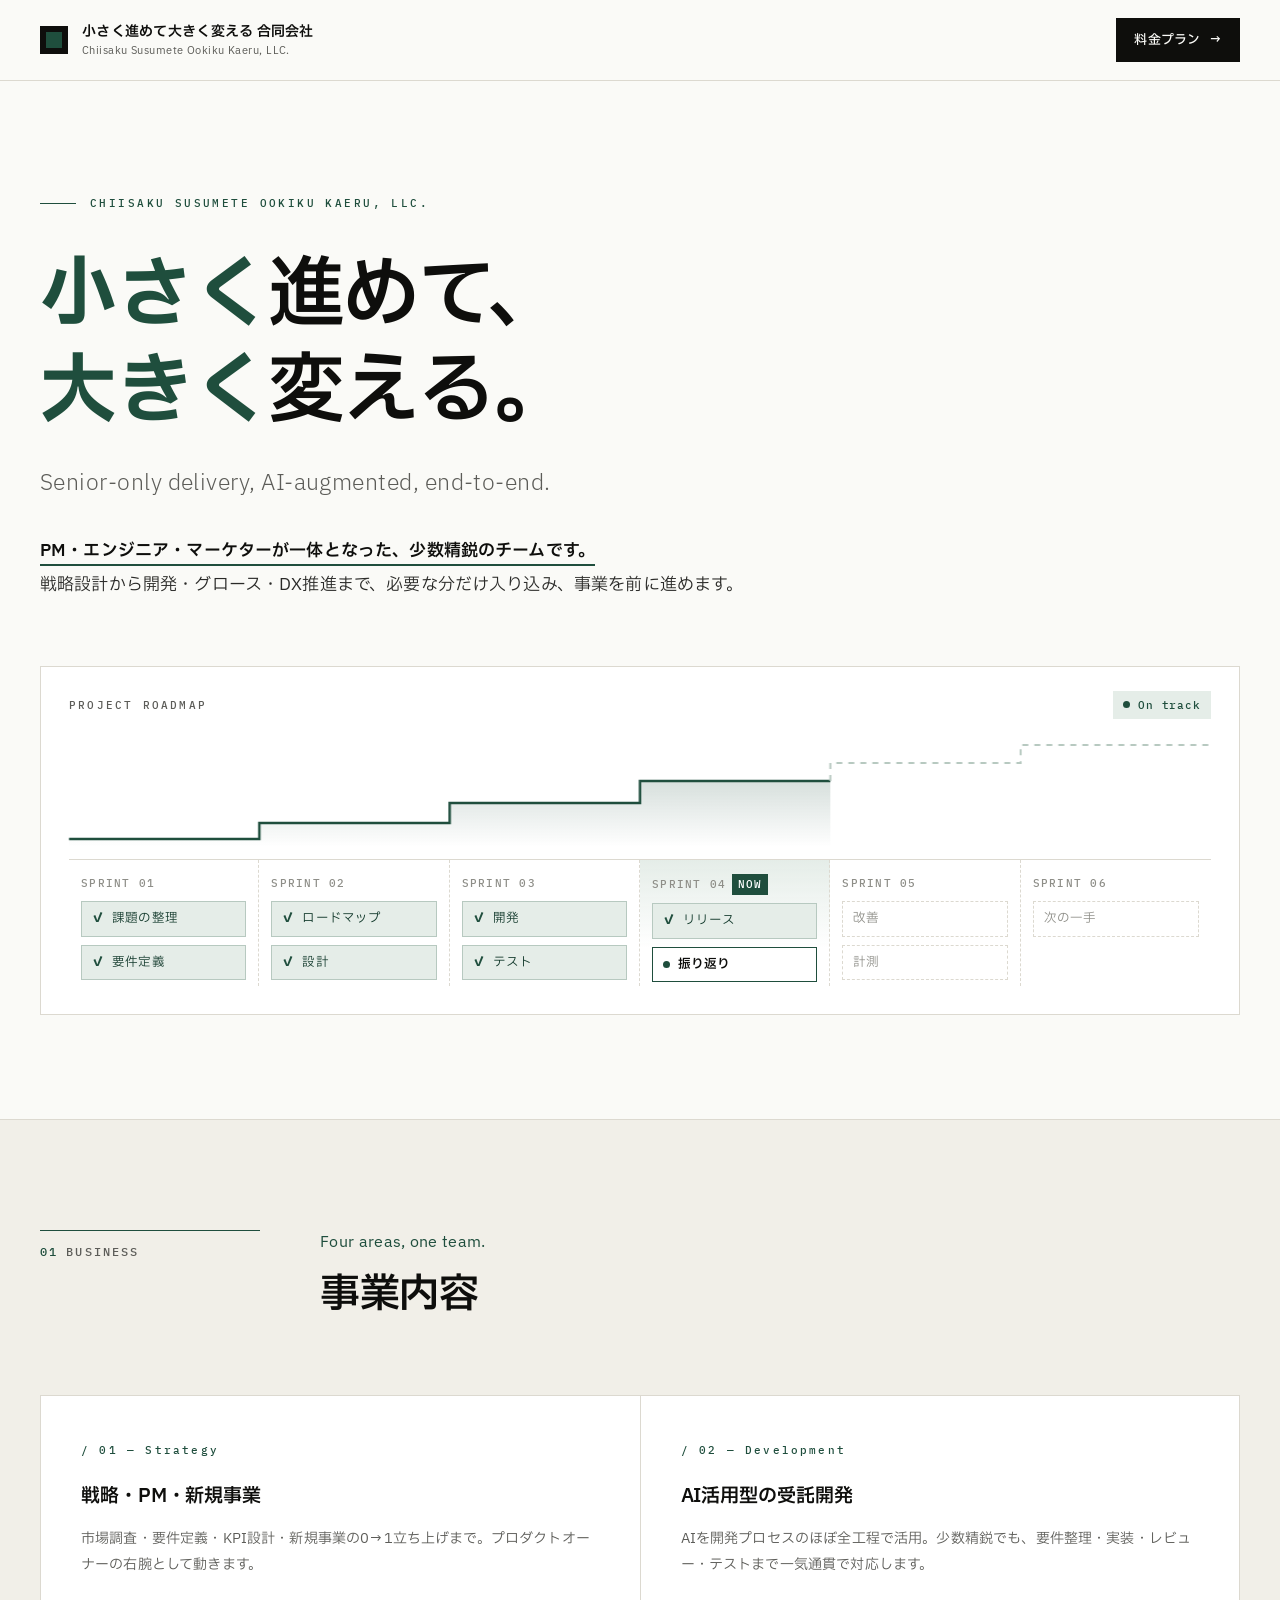
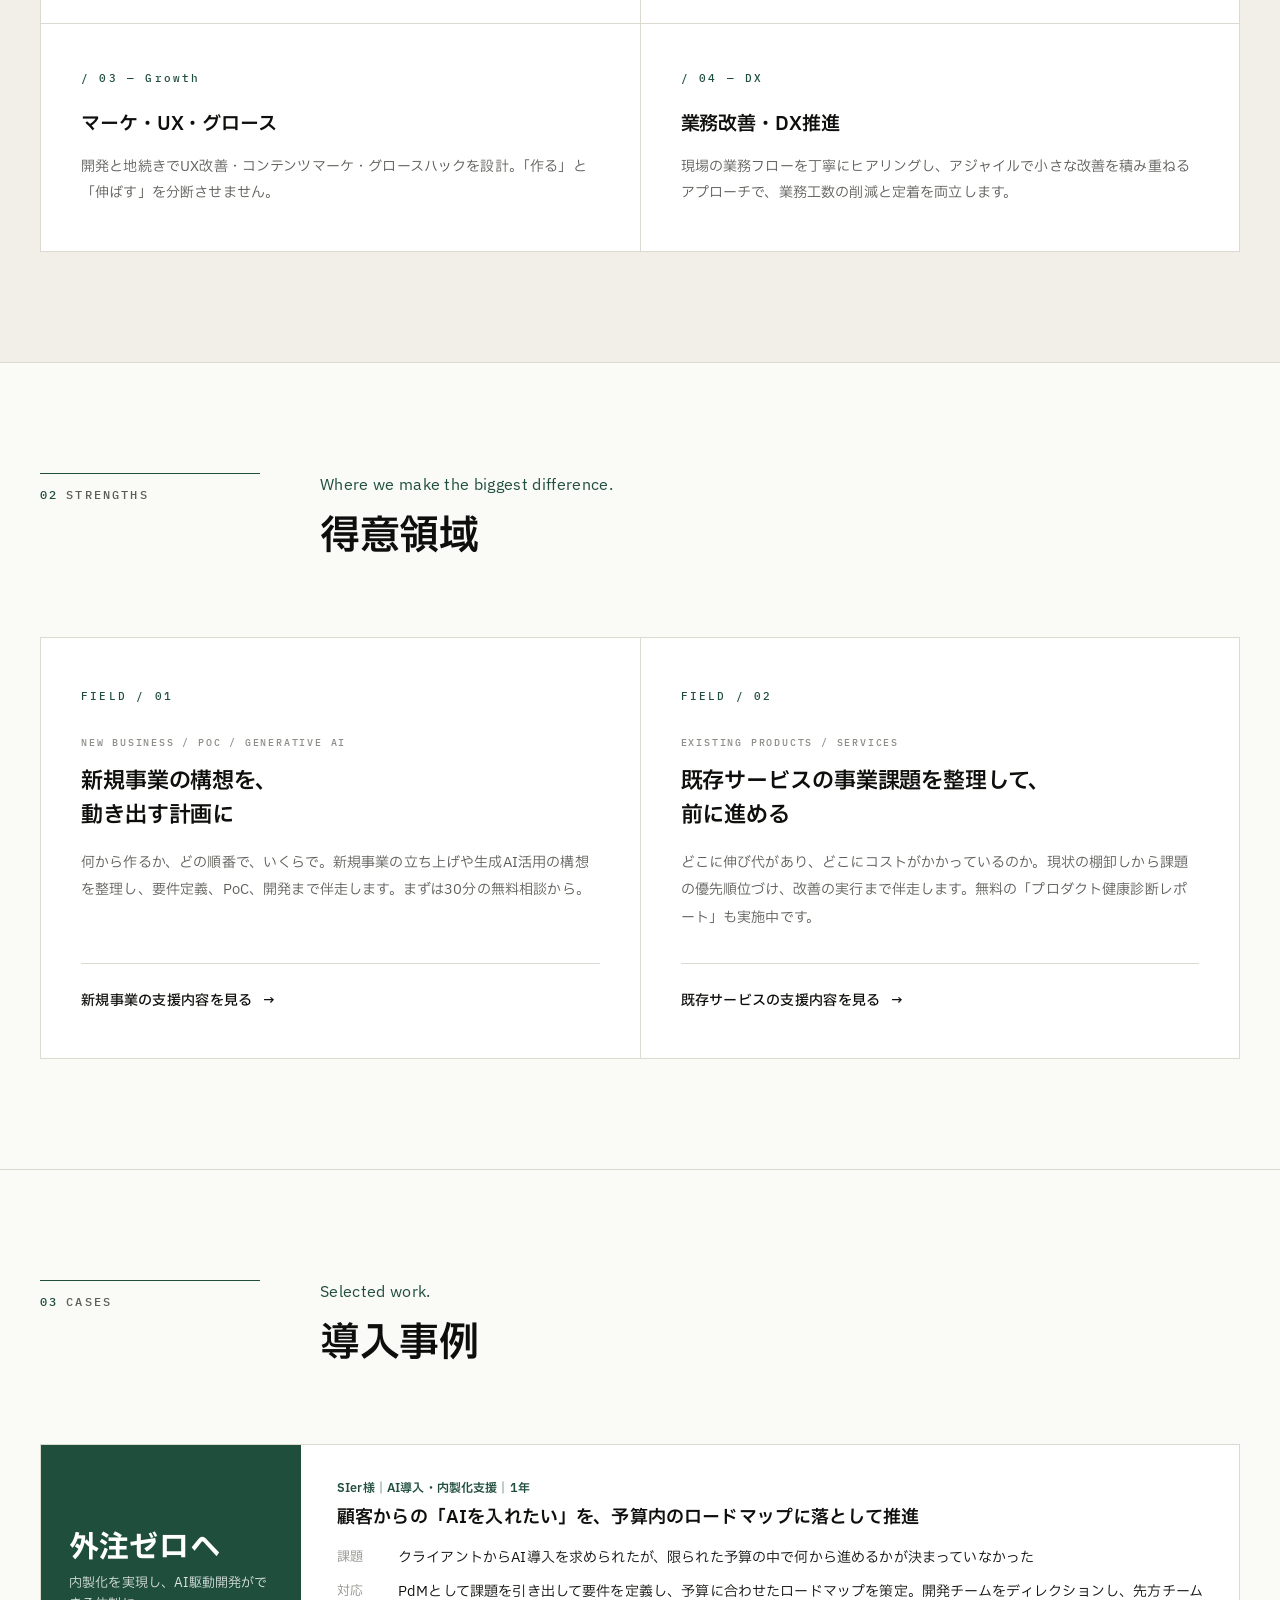
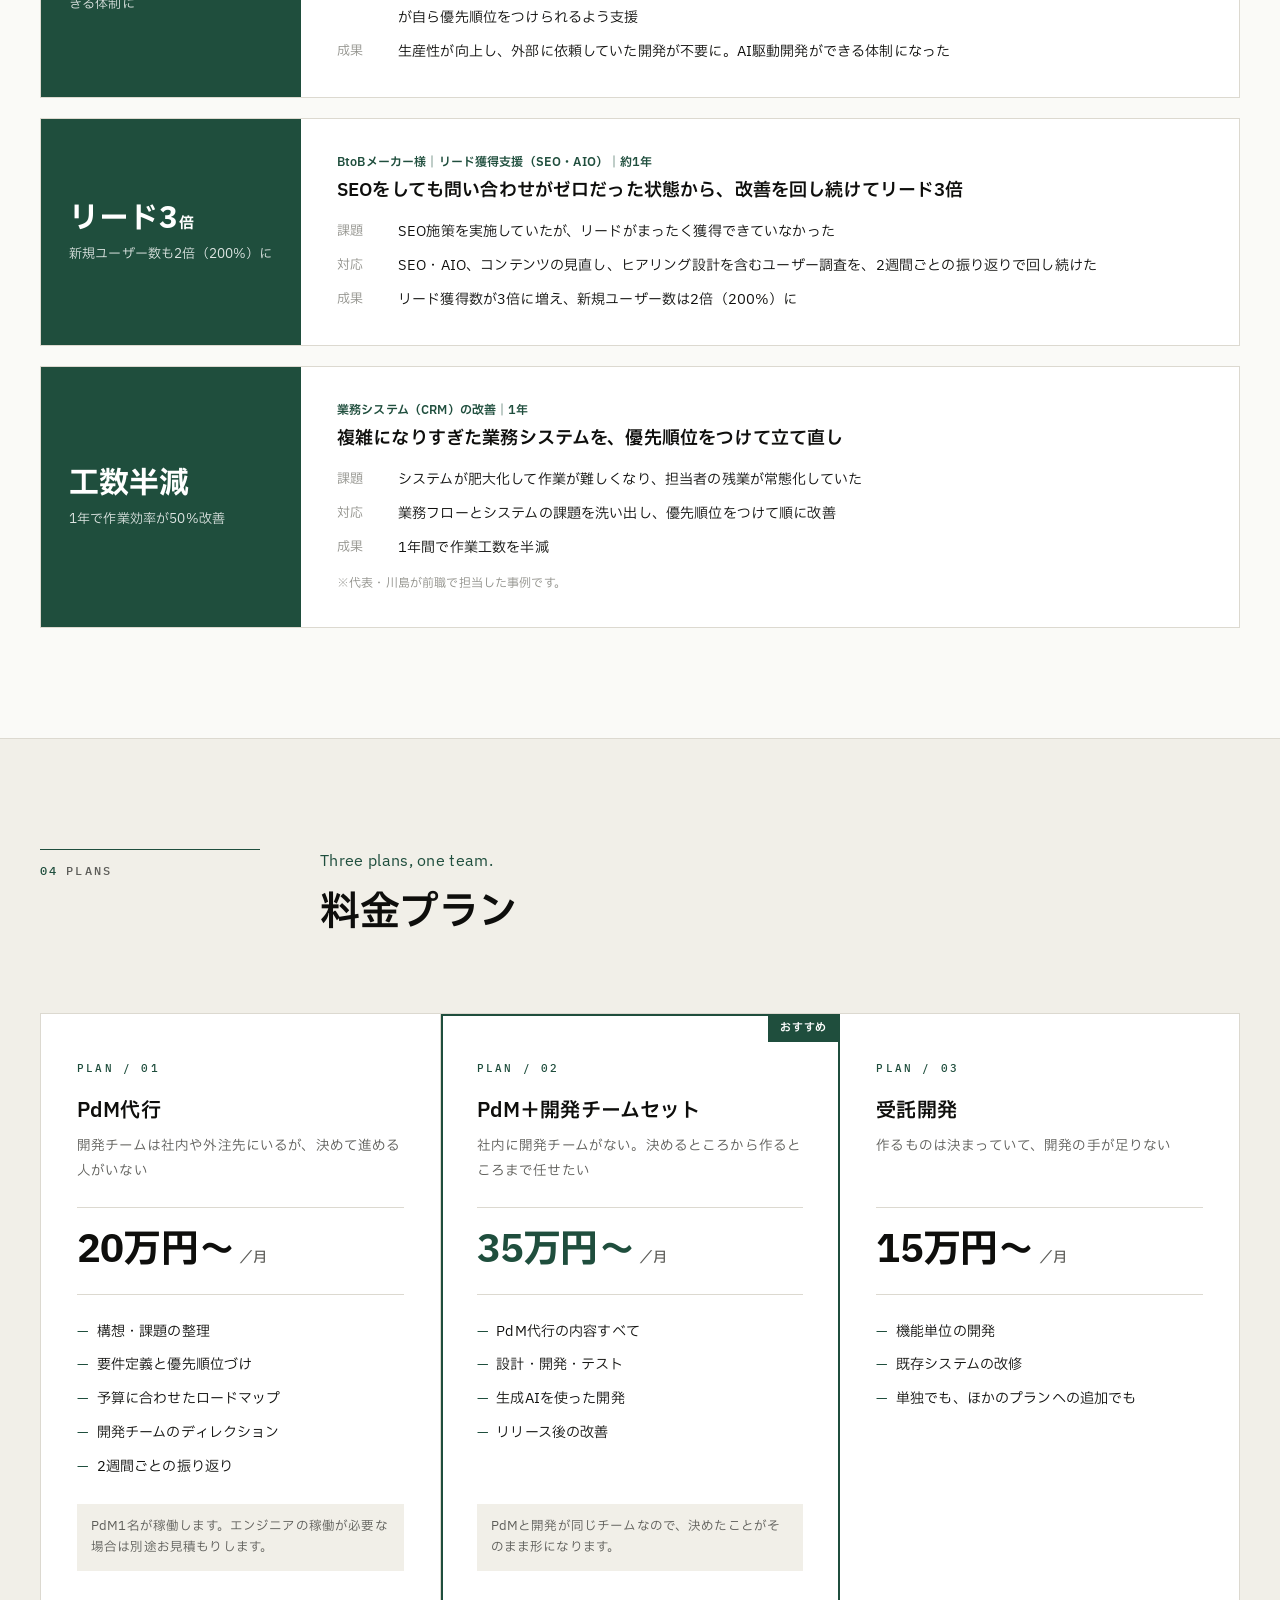
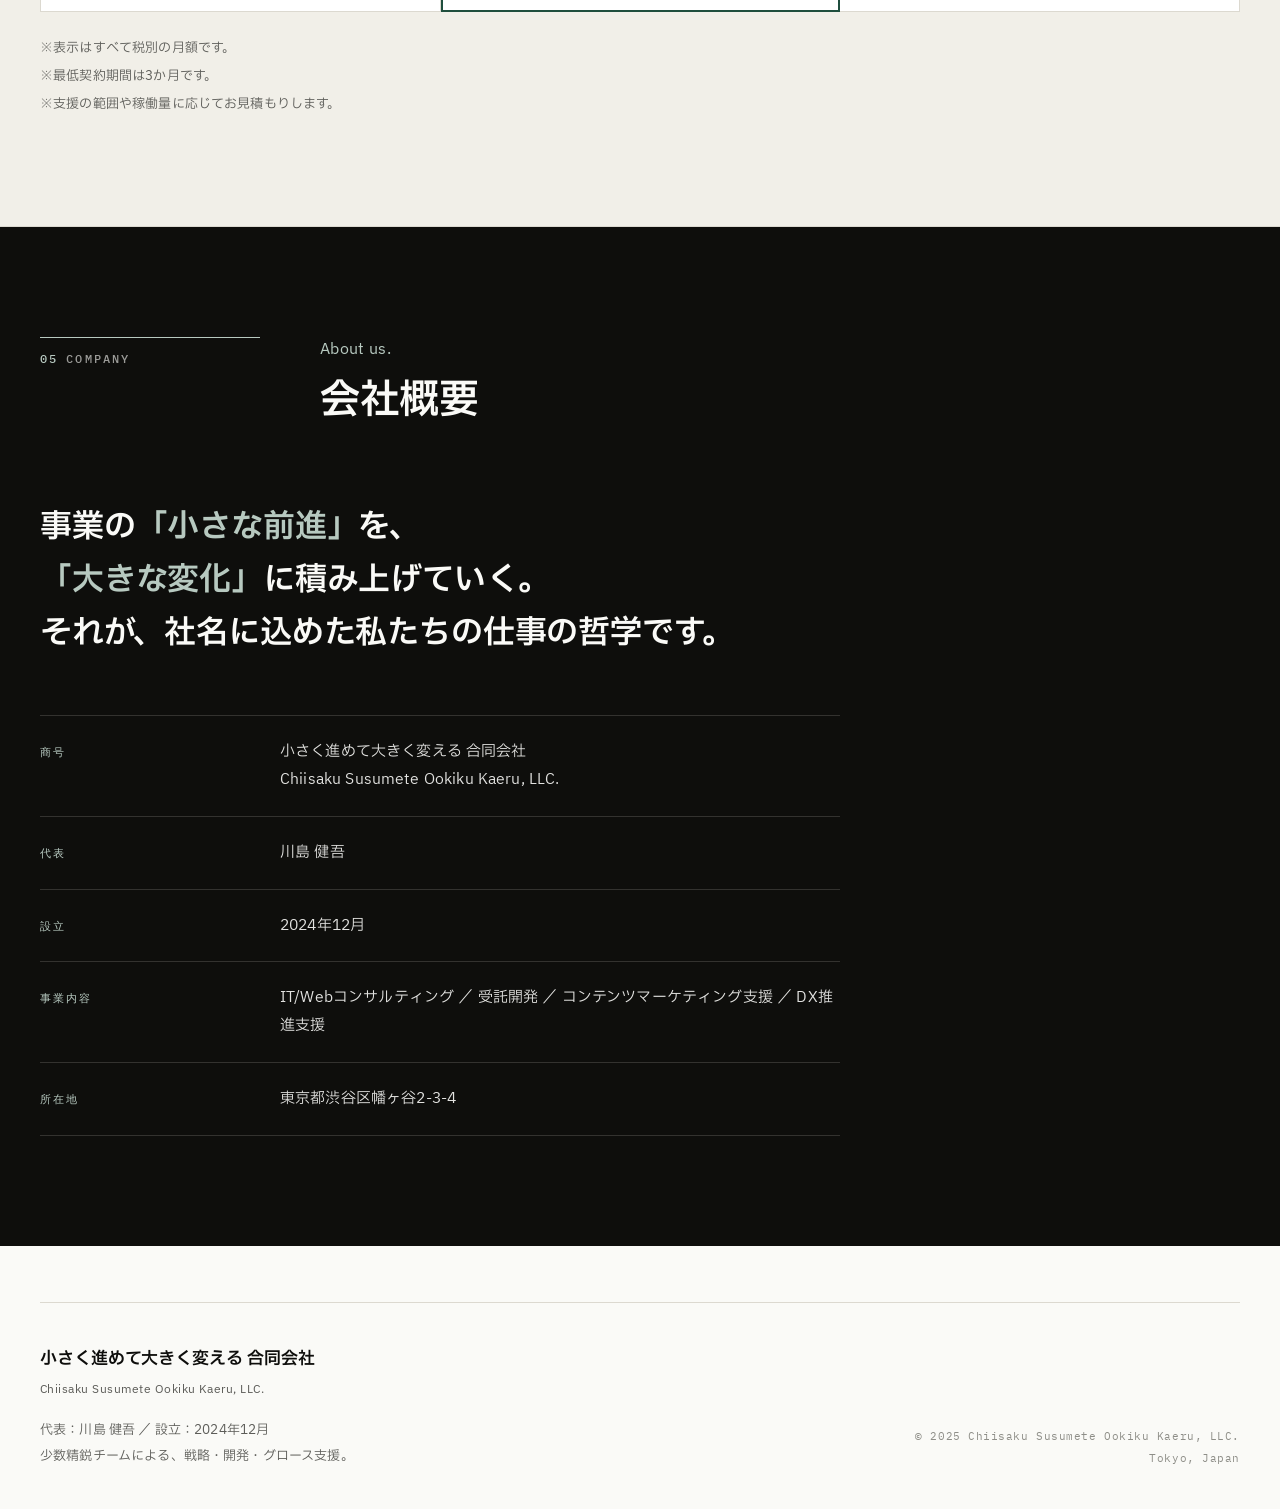
==== commit a3727109: "トップページの構成を事業内容→得意領域→導入事例→料金プラン→会社概要に変更 - ファーストビューのリード文を2行に短縮し、スプリントが進むロードマップのビジュアルを追加 - 対応領域を「事業内容」に" ====
--- a/index.html
+++ b/index.html
@@ -62,7 +62,7 @@
   }
   .topbar-inner {
     display: flex; justify-content: space-between; align-items: center;
-    padding: 18px 0; gap: 24px;
+    padding-top: 18px; padding-bottom: 18px; gap: 24px;
   }
   .brand { display: flex; align-items: center; gap: 14px; }
   .brand-mark {
@@ -92,6 +92,7 @@
     padding: 10px 18px; text-decoration: none;
     font-size: 13px; font-weight: 500;
     letter-spacing: 0.02em;
+    white-space: nowrap;
     transition: background 0.2s;
   }
   .topbar-cta:hover { background: var(--accent); }
@@ -101,7 +102,7 @@
 
   /* ============ HERO ============ */
   .hero {
-    padding: 140px 0 140px;
+    padding: 112px 0 104px;
     border-bottom: 1px solid var(--rule);
   }
   .hero-eyebrow {
@@ -123,7 +124,7 @@
     font-size: clamp(38px, 6vw, 80px);
     line-height: 1.25;
     letter-spacing: -0.015em;
-    margin-bottom: 44px;
+    margin-bottom: 36px;
     color: var(--ink);
     max-width: 1100px;
   }
@@ -144,7 +145,7 @@
   .hero-lead {
     font-size: 17px;
     line-height: 2;
-    max-width: 720px;
+    max-width: 820px;
     color: var(--ink-2);
   }
   .hero-lead strong {
@@ -330,6 +331,83 @@
     .whatwedo-grid { grid-template-columns: 1fr; }
   }
 
+
+
+  /* ============ HERO VISUAL（スプリントが進んでいくロードマップ） ============ */
+  .hero-visual {
+    margin-top: 64px;
+    background: var(--bg-card);
+    border: 1px solid var(--rule);
+    padding: 24px 28px 28px;
+  }
+  .hv-head { display: flex; justify-content: space-between; align-items: center; margin-bottom: 8px; }
+  .hv-title {
+    font-family: "IBM Plex Mono", monospace; font-size: 11px; font-weight: 500;
+    letter-spacing: 0.2em; text-transform: uppercase; color: var(--ink-3);
+  }
+  .hv-status {
+    display: inline-flex; align-items: center; gap: 8px;
+    font-family: "IBM Plex Mono", monospace; font-size: 11px; font-weight: 500; letter-spacing: 0.08em;
+    color: var(--accent); background: var(--accent-soft); padding: 4px 10px;
+  }
+  .hv-status i, .hv-task.is-doing::before {
+    width: 7px; height: 7px; border-radius: 50%; background: var(--accent);
+    animation: hvPulse 1.8s ease-in-out infinite;
+  }
+  .hv-status i { display: inline-block; }
+  .hv-chart { height: 120px; margin: 0 0 12px; }
+  .hv-chart svg { width: 100%; height: 100%; display: block; overflow: visible; }
+  .hv-line { fill: none; stroke: var(--accent); stroke-width: 2.5; stroke-dasharray: 1200; stroke-dashoffset: 1200; animation: hvDraw 1.8s 0.6s cubic-bezier(0.4, 0, 0.2, 1) forwards; }
+  .hv-plan { fill: none; stroke: var(--accent-line); stroke-width: 2; stroke-dasharray: 6 6; opacity: 0; animation: hvFade 0.6s 2.2s forwards; }
+  .hv-area { opacity: 0; animation: hvFade 0.8s 1.6s forwards; }
+  .hv-sprints { display: grid; grid-template-columns: repeat(6, 1fr); border-top: 1px solid var(--rule); }
+  .hv-sprint {
+    padding: 14px 12px 4px; border-right: 1px dashed var(--rule);
+    display: grid; gap: 8px; align-content: start;
+    opacity: 0; animation: hvUp 0.6s cubic-bezier(0.4, 0, 0.2, 1) forwards;
+    animation-delay: calc(0.5s + var(--i) * 0.18s);
+  }
+  .hv-sprint:last-child { border-right: none; }
+  .hv-label {
+    font-family: "IBM Plex Mono", monospace; font-size: 10.5px; font-weight: 500;
+    letter-spacing: 0.12em; text-transform: uppercase; color: var(--ink-4);
+    display: flex; align-items: center; gap: 6px;
+    white-space: nowrap;
+  }
+  .hv-label em {
+    font-style: normal; color: #fff; background: var(--accent);
+    padding: 1px 6px; letter-spacing: 0.08em;
+  }
+  .hv-task {
+    font-size: 12.5px; line-height: 1.4; padding: 8px 10px;
+    border: 1px solid var(--rule); background: var(--bg);
+    display: flex; align-items: center; gap: 8px;
+  }
+  .hv-sprint.done .hv-task, .hv-task.is-done { background: var(--accent-soft); border-color: var(--accent-line); color: var(--accent-deep); }
+  .hv-sprint.done .hv-task::before, .hv-task.is-done::before { content: "✓"; font-weight: 700; color: var(--accent); }
+  .hv-sprint.now { background: linear-gradient(var(--accent-soft), transparent 70%); }
+  .hv-task.is-doing { border-color: var(--accent); background: #fff; font-weight: 600; }
+  .hv-task.is-doing::before { content: ""; flex-shrink: 0; }
+  .hv-sprint.next .hv-task { border-style: dashed; color: var(--ink-4); background: transparent; }
+  @keyframes hvDraw { to { stroke-dashoffset: 0; } }
+  @keyframes hvFade { to { opacity: 1; } }
+  @keyframes hvUp { from { opacity: 0; transform: translateY(10px); } to { opacity: 1; transform: none; } }
+  @keyframes hvPulse { 0%, 100% { box-shadow: 0 0 0 0 rgba(31, 78, 61, 0.45); } 50% { box-shadow: 0 0 0 5px rgba(31, 78, 61, 0); } }
+  @media (max-width: 880px) {
+    .hv-sprints { grid-template-columns: repeat(3, 1fr); }
+    .hv-sprint:nth-child(-n+3) { display: none; }
+  }
+  @media (max-width: 720px) {
+    .hero-visual { margin-top: 44px; padding: 18px 16px 20px; }
+    .hv-chart { height: 90px; }
+    .hv-sprint { padding: 12px 8px 4px; }
+    .hv-task { font-size: 11.5px; padding: 6px 8px; }
+    .hv-label { letter-spacing: 0.04em; font-size: 10px; gap: 4px; }
+    .hv-label em { padding: 0 4px; }
+  }
+
+  .strengths .services-grid.two .service-card { min-height: 0; }
+  .plans { background: var(--bg-soft); }
 
   /* ============ PLANS ============ */
   .plans-grid {
@@ -552,8 +630,8 @@
         <span class="en">Chiisaku Susumete Ookiku Kaeru, LLC.</span>
       </div>
     </div>
-    <a href="#services" class="topbar-cta">
-      料金・支援内容
+    <a href="#plans" class="topbar-cta">
+      料金プラン
       <span class="arrow">→</span>
     </a>
   </div>
@@ -571,17 +649,217 @@
       <span class="sub-en">Senior-only delivery, AI-augmented, end-to-end.</span>
     </h1>
     <p class="hero-lead reveal">
-      私たちは、<strong>PM・エンジニア・マーケターが一体となった少数精鋭の内製チーム</strong>です。
-      上場ベンチャーでプロダクトを伸ばしてきた代表と、事業売却経験を持つエンジニアが、AIをフル活用した開発スピードで貴社の事業成長に並走します。状況に応じて、戦略設計・開発・グロース・業務改善・DX推進まで、必要な領域に必要な分だけ組み込まれます。
+      <strong>PM・エンジニア・マーケターが一体となった、少数精鋭のチームです。</strong><br>
+      戦略設計から開発・グロース・DX推進まで、必要な分だけ入り込み、事業を前に進めます。
     </p>
+
+    <div class="hero-visual reveal" aria-hidden="true">
+      <div class="hv-head">
+        <span class="hv-title">Project roadmap</span>
+        <span class="hv-status"><i></i>On track</span>
+      </div>
+      <div class="hv-chart">
+        <svg viewBox="0 0 600 120" preserveAspectRatio="none">
+          <defs>
+            <linearGradient id="hvFill" x1="0" y1="0" x2="0" y2="1">
+              <stop offset="0" stop-color="#1F4E3D" stop-opacity="0.18"/>
+              <stop offset="1" stop-color="#1F4E3D" stop-opacity="0"/>
+            </linearGradient>
+          </defs>
+          <path class="hv-area" d="M0,112 H100 V96 H200 V76 H300 V54 H400 V120 H0 Z" fill="url(#hvFill)"/>
+          <path class="hv-line" d="M0,112 H100 V96 H200 V76 H300 V54 H400" vector-effect="non-scaling-stroke"/>
+          <path class="hv-plan" d="M400,54 V36 H500 V18 H600" vector-effect="non-scaling-stroke"/>
+        </svg>
+      </div>
+      <div class="hv-sprints">
+        <div class="hv-sprint done" style="--i:0">
+          <div class="hv-label">Sprint 01</div>
+          <div class="hv-task">課題の整理</div>
+          <div class="hv-task">要件定義</div>
+        </div>
+        <div class="hv-sprint done" style="--i:1">
+          <div class="hv-label">Sprint 02</div>
+          <div class="hv-task">ロードマップ</div>
+          <div class="hv-task">設計</div>
+        </div>
+        <div class="hv-sprint done" style="--i:2">
+          <div class="hv-label">Sprint 03</div>
+          <div class="hv-task">開発</div>
+          <div class="hv-task">テスト</div>
+        </div>
+        <div class="hv-sprint now" style="--i:3">
+          <div class="hv-label">Sprint 04<em>Now</em></div>
+          <div class="hv-task is-done">リリース</div>
+          <div class="hv-task is-doing">振り返り</div>
+        </div>
+        <div class="hv-sprint next" style="--i:4">
+          <div class="hv-label">Sprint 05</div>
+          <div class="hv-task">改善</div>
+          <div class="hv-task">計測</div>
+        </div>
+        <div class="hv-sprint next" style="--i:5">
+          <div class="hv-label">Sprint 06</div>
+          <div class="hv-task">次の一手</div>
+        </div>
+      </div>
+    </div>
   </div>
 </section>
 
-<!-- ===== PLANS ===== -->
-<section id="services">
+<!-- ===== WHAT WE DO ===== -->
+<section class="whatwedo">
   <div class="container">
     <div class="section-header">
-      <div class="section-num">01<span class="section-num-label">Plans</span></div>
+      <div class="section-num">01<span class="section-num-label">Business</span></div>
+      <h2 class="section-title">
+        <span class="en">Four areas, one team.</span>
+        事業内容
+      </h2>
+    </div>
+
+    <div class="whatwedo-grid reveal">
+      <div class="whatwedo-card">
+        <div class="whatwedo-icon">/ 01 — Strategy</div>
+        <h3 class="whatwedo-title">戦略・PM・新規事業</h3>
+        <p class="whatwedo-desc">
+          市場調査・要件定義・KPI設計・新規事業の0→1立ち上げまで。プロダクトオーナーの右腕として動きます。
+        </p>
+      </div>
+      <div class="whatwedo-card">
+        <div class="whatwedo-icon">/ 02 — Development</div>
+        <h3 class="whatwedo-title">AI活用型の受託開発</h3>
+        <p class="whatwedo-desc">
+          AIを開発プロセスのほぼ全工程で活用。少数精鋭でも、要件整理・実装・レビュー・テストまで一気通貫で対応します。
+        </p>
+      </div>
+      <div class="whatwedo-card">
+        <div class="whatwedo-icon">/ 03 — Growth</div>
+        <h3 class="whatwedo-title">マーケ・UX・グロース</h3>
+        <p class="whatwedo-desc">
+          開発と地続きでUX改善・コンテンツマーケ・グロースハックを設計。「作る」と「伸ばす」を分断させません。
+        </p>
+      </div>
+      <div class="whatwedo-card">
+        <div class="whatwedo-icon">/ 04 — DX</div>
+        <h3 class="whatwedo-title">業務改善・DX推進</h3>
+        <p class="whatwedo-desc">
+          現場の業務フローを丁寧にヒアリングし、アジャイルで小さな改善を積み重ねるアプローチで、業務工数の削減と定着を両立します。
+        </p>
+      </div>
+    </div>
+  </div>
+</section>
+
+<!-- ===== STRENGTHS ===== -->
+<section id="services" class="strengths">
+  <div class="container">
+    <div class="section-header">
+      <div class="section-num">02<span class="section-num-label">Strengths</span></div>
+      <h2 class="section-title">
+        <span class="en">Where we make the biggest difference.</span>
+        得意領域
+      </h2>
+    </div>
+
+    <div class="services-grid two reveal">
+      <a href="/lp/startup/" class="service-card">
+        <div class="service-num">FIELD / 01</div>
+        <div class="service-target">New Business / PoC / Generative AI</div>
+        <h3 class="service-title">新規事業の構想を、<br>動き出す計画に</h3>
+        <p class="service-desc">
+          何から作るか、どの順番で、いくらで。新規事業の立ち上げや生成AI活用の構想を整理し、要件定義、PoC、開発まで伴走します。まずは30分の無料相談から。
+        </p>
+        <span class="service-link">
+          新規事業の支援内容を見る
+          <span class="arrow">→</span>
+        </span>
+      </a>
+      <a href="/lp/product-check/" class="service-card">
+        <div class="service-num">FIELD / 02</div>
+        <div class="service-target">Existing Products / Services</div>
+        <h3 class="service-title">既存サービスの事業課題を整理して、<br>前に進める</h3>
+        <p class="service-desc">
+          どこに伸び代があり、どこにコストがかかっているのか。現状の棚卸しから課題の優先順位づけ、改善の実行まで伴走します。無料の「プロダクト健康診断レポート」も実施中です。
+        </p>
+        <span class="service-link">
+          既存サービスの支援内容を見る
+          <span class="arrow">→</span>
+        </span>
+      </a>
+    </div>
+  </div>
+  </div>
+</section>
+
+<!-- ===== CASES ===== -->
+<section class="cases">
+  <div class="container">
+    <div class="section-header">
+      <div class="section-num">03<span class="section-num-label">Cases</span></div>
+      <h2 class="section-title">
+        <span class="en">Selected work.</span>
+        導入事例
+      </h2>
+    </div>
+
+    <div class="cases-list reveal">
+      <article class="case-card">
+        <div class="case-result">
+          <div class="num">外注ゼロへ</div>
+          <div class="sub">内製化を実現し、AI駆動開発ができる体制に</div>
+        </div>
+        <div class="case-body">
+          <div class="case-tag">SIer様｜AI導入・内製化支援｜1年</div>
+          <h3>顧客からの「AIを入れたい」を、予算内のロードマップに落として推進</h3>
+          <div class="case-rows">
+            <div class="case-row"><span class="k">課題</span><span>クライアントからAI導入を求められたが、限られた予算の中で何から進めるかが決まっていなかった</span></div>
+            <div class="case-row"><span class="k">対応</span><span>PdMとして課題を引き出して要件を定義し、予算に合わせたロードマップを策定。開発チームをディレクションし、先方チームが自ら優先順位をつけられるよう支援</span></div>
+            <div class="case-row"><span class="k">成果</span><span>生産性が向上し、外部に依頼していた開発が不要に。AI駆動開発ができる体制になった</span></div>
+          </div>
+        </div>
+      </article>
+
+      <article class="case-card">
+        <div class="case-result">
+          <div class="num">リード3<small>倍</small></div>
+          <div class="sub">新規ユーザー数も2倍（200%）に</div>
+        </div>
+        <div class="case-body">
+          <div class="case-tag">BtoBメーカー様｜リード獲得支援（SEO・AIO）｜約1年</div>
+          <h3>SEOをしても問い合わせがゼロだった状態から、改善を回し続けてリード3倍</h3>
+          <div class="case-rows">
+            <div class="case-row"><span class="k">課題</span><span>SEO施策を実施していたが、リードがまったく獲得できていなかった</span></div>
+            <div class="case-row"><span class="k">対応</span><span>SEO・AIO、コンテンツの見直し、ヒアリング設計を含むユーザー調査を、2週間ごとの振り返りで回し続けた</span></div>
+            <div class="case-row"><span class="k">成果</span><span>リード獲得数が3倍に増え、新規ユーザー数は2倍（200%）に</span></div>
+          </div>
+        </div>
+      </article>
+
+      <article class="case-card">
+        <div class="case-result">
+          <div class="num">工数半減</div>
+          <div class="sub">1年で作業効率が50%改善</div>
+        </div>
+        <div class="case-body">
+          <div class="case-tag">業務システム（CRM）の改善｜1年</div>
+          <h3>複雑になりすぎた業務システムを、優先順位をつけて立て直し</h3>
+          <div class="case-rows">
+            <div class="case-row"><span class="k">課題</span><span>システムが肥大化して作業が難しくなり、担当者の残業が常態化していた</span></div>
+            <div class="case-row"><span class="k">対応</span><span>業務フローとシステムの課題を洗い出し、優先順位をつけて順に改善</span></div>
+            <div class="case-row"><span class="k">成果</span><span>1年間で作業工数を半減</span></div>
+          </div>
+          <p class="case-note">※代表・川島が前職で担当した事例です。</p>
+        </div>
+      </article>
+    </div>
+  </div>
+</section>
+
+<!-- ===== PLANS ===== -->
+<section id="plans" class="plans">
+  <div class="container">
+    <div class="section-header">
+      <div class="section-num">04<span class="section-num-label">Plans</span></div>
       <h2 class="section-title">
         <span class="en">Three plans, one team.</span>
         料金プラン
@@ -635,146 +913,6 @@
       <li>※支援の範囲や稼働量に応じてお見積もりします。</li>
     </ul>
 
-    <div class="examples">
-      <div class="examples-head">
-        <span class="label">Examples</span>
-        <h3>例えば、こんなことを支援します</h3>
-      </div>
-      <div class="services-grid two reveal">
-        <a href="/lp/startup/" class="service-card">
-          <div class="service-num">EXAMPLE / 01</div>
-          <div class="service-target">New Business / PoC / Generative AI</div>
-          <h3 class="service-title">新規事業の構想を、<br>動き出す計画に</h3>
-          <p class="service-desc">
-            何から作るか、どの順番で、いくらで。新規事業の立ち上げや生成AI活用の構想を整理し、要件定義、PoC、開発まで伴走します。まずは30分の無料相談から。
-          </p>
-          <span class="service-link">
-            新規事業の支援内容を見る
-            <span class="arrow">→</span>
-          </span>
-        </a>
-        <a href="/lp/product-check/" class="service-card">
-          <div class="service-num">EXAMPLE / 02</div>
-          <div class="service-target">Existing Products / Services</div>
-          <h3 class="service-title">既存サービスの事業課題を整理して、<br>前に進める</h3>
-          <p class="service-desc">
-            どこに伸び代があり、どこにコストがかかっているのか。現状の棚卸しから課題の優先順位づけ、改善の実行まで伴走します。無料の「プロダクト健康診断レポート」も実施中です。
-          </p>
-          <span class="service-link">
-            既存サービスの支援内容を見る
-            <span class="arrow">→</span>
-          </span>
-        </a>
-      </div>
-    </div>
-  </div>
-</section>
-
-<!-- ===== WHAT WE DO ===== -->
-<section class="whatwedo">
-  <div class="container">
-    <div class="section-header">
-      <div class="section-num">02<span class="section-num-label">What We Do</span></div>
-      <h2 class="section-title">
-        <span class="en">Four areas, one team.</span>
-        対応領域
-      </h2>
-    </div>
-
-    <div class="whatwedo-grid reveal">
-      <div class="whatwedo-card">
-        <div class="whatwedo-icon">/ 01 — Strategy</div>
-        <h3 class="whatwedo-title">戦略・PM・新規事業</h3>
-        <p class="whatwedo-desc">
-          市場調査・要件定義・KPI設計・新規事業の0→1立ち上げまで。プロダクトオーナーの右腕として動きます。
-        </p>
-      </div>
-      <div class="whatwedo-card">
-        <div class="whatwedo-icon">/ 02 — Development</div>
-        <h3 class="whatwedo-title">AI活用型の受託開発</h3>
-        <p class="whatwedo-desc">
-          AIを開発プロセスのほぼ全工程で活用。少数精鋭でも、要件整理・実装・レビュー・テストまで一気通貫で対応します。
-        </p>
-      </div>
-      <div class="whatwedo-card">
-        <div class="whatwedo-icon">/ 03 — Growth</div>
-        <h3 class="whatwedo-title">マーケ・UX・グロース</h3>
-        <p class="whatwedo-desc">
-          開発と地続きでUX改善・コンテンツマーケ・グロースハックを設計。「作る」と「伸ばす」を分断させません。
-        </p>
-      </div>
-      <div class="whatwedo-card">
-        <div class="whatwedo-icon">/ 04 — DX</div>
-        <h3 class="whatwedo-title">業務改善・DX推進</h3>
-        <p class="whatwedo-desc">
-          現場の業務フローを丁寧にヒアリングし、アジャイルで小さな改善を積み重ねるアプローチで、業務工数の削減と定着を両立します。
-        </p>
-      </div>
-    </div>
-  </div>
-</section>
-
-<!-- ===== CASES ===== -->
-<section class="cases">
-  <div class="container">
-    <div class="section-header">
-      <div class="section-num">03<span class="section-num-label">Cases</span></div>
-      <h2 class="section-title">
-        <span class="en">Selected work.</span>
-        支援事例
-      </h2>
-    </div>
-
-    <div class="cases-list reveal">
-      <article class="case-card">
-        <div class="case-result">
-          <div class="num">外注ゼロへ</div>
-          <div class="sub">内製化を実現し、AI駆動開発ができる体制に</div>
-        </div>
-        <div class="case-body">
-          <div class="case-tag">SIer様｜AI導入・内製化支援｜1年</div>
-          <h3>顧客からの「AIを入れたい」を、予算内のロードマップに落として推進</h3>
-          <div class="case-rows">
-            <div class="case-row"><span class="k">課題</span><span>クライアントからAI導入を求められたが、限られた予算の中で何から進めるかが決まっていなかった</span></div>
-            <div class="case-row"><span class="k">対応</span><span>PdMとして課題を引き出して要件を定義し、予算に合わせたロードマップを策定。開発チームをディレクションし、先方チームが自ら優先順位をつけられるよう支援</span></div>
-            <div class="case-row"><span class="k">成果</span><span>生産性が向上し、外部に依頼していた開発が不要に。AI駆動開発ができる体制になった</span></div>
-          </div>
-        </div>
-      </article>
-
-      <article class="case-card">
-        <div class="case-result">
-          <div class="num">リード3<small>倍</small></div>
-          <div class="sub">新規ユーザー数も2倍（200%）に</div>
-        </div>
-        <div class="case-body">
-          <div class="case-tag">BtoBメーカー様｜リード獲得支援（SEO・AIO）｜約1年</div>
-          <h3>SEOをしても問い合わせがゼロだった状態から、改善を回し続けてリード3倍</h3>
-          <div class="case-rows">
-            <div class="case-row"><span class="k">課題</span><span>SEO施策を実施していたが、リードがまったく獲得できていなかった</span></div>
-            <div class="case-row"><span class="k">対応</span><span>SEO・AIO、コンテンツの見直し、ヒアリング設計を含むユーザー調査を、2週間ごとの振り返りで回し続けた</span></div>
-            <div class="case-row"><span class="k">成果</span><span>リード獲得数が3倍に増え、新規ユーザー数は2倍（200%）に</span></div>
-          </div>
-        </div>
-      </article>
-
-      <article class="case-card">
-        <div class="case-result">
-          <div class="num">工数半減</div>
-          <div class="sub">1年で作業効率が50%改善</div>
-        </div>
-        <div class="case-body">
-          <div class="case-tag">業務システム（CRM）の改善｜1年</div>
-          <h3>複雑になりすぎた業務システムを、優先順位をつけて立て直し</h3>
-          <div class="case-rows">
-            <div class="case-row"><span class="k">課題</span><span>システムが肥大化して作業が難しくなり、担当者の残業が常態化していた</span></div>
-            <div class="case-row"><span class="k">対応</span><span>業務フローとシステムの課題を洗い出し、優先順位をつけて順に改善</span></div>
-            <div class="case-row"><span class="k">成果</span><span>1年間で作業工数を半減</span></div>
-          </div>
-          <p class="case-note">※代表・川島が前職で担当した事例です。</p>
-        </div>
-      </article>
-    </div>
   </div>
 </section>
 
@@ -782,7 +920,7 @@
 <section class="company">
   <div class="container">
     <div class="section-header">
-      <div class="section-num">04<span class="section-num-label">Company</span></div>
+      <div class="section-num">05<span class="section-num-label">Company</span></div>
       <h2 class="section-title">
         <span class="en">About us.</span>
         会社概要
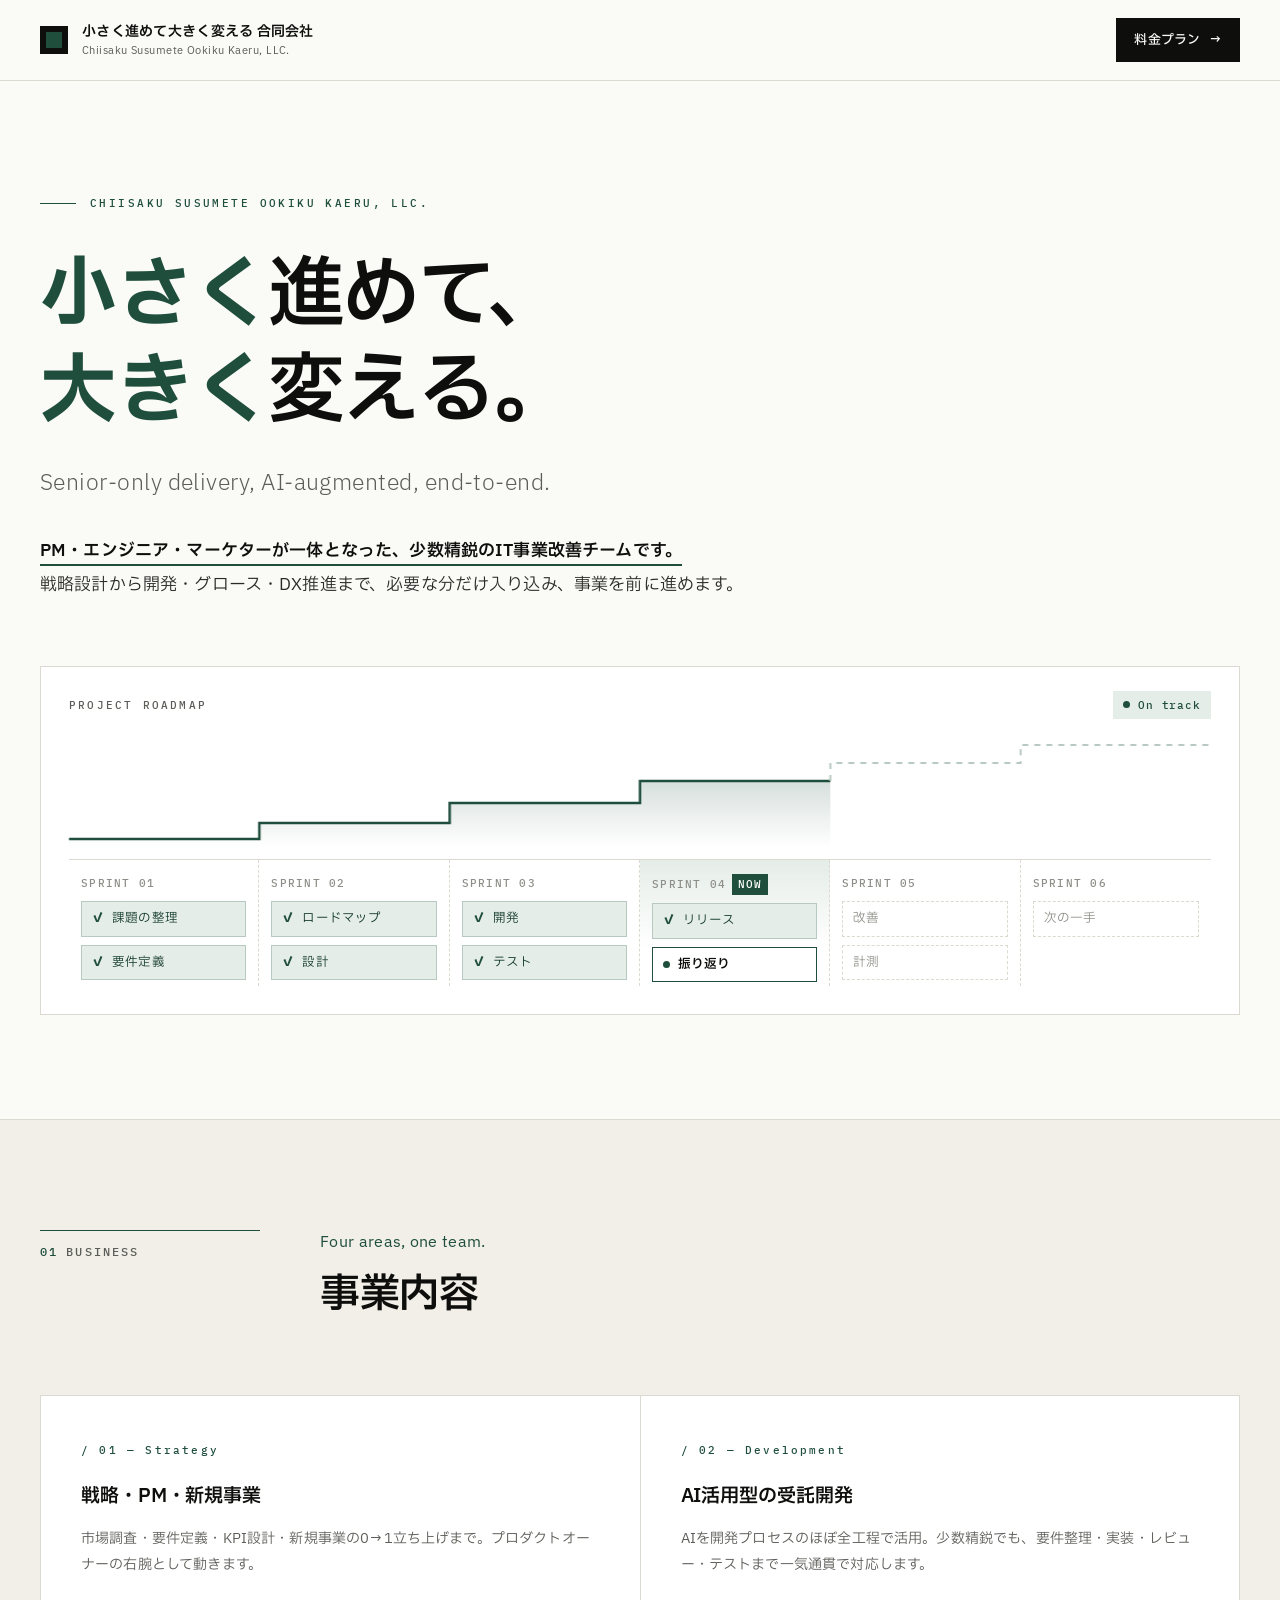
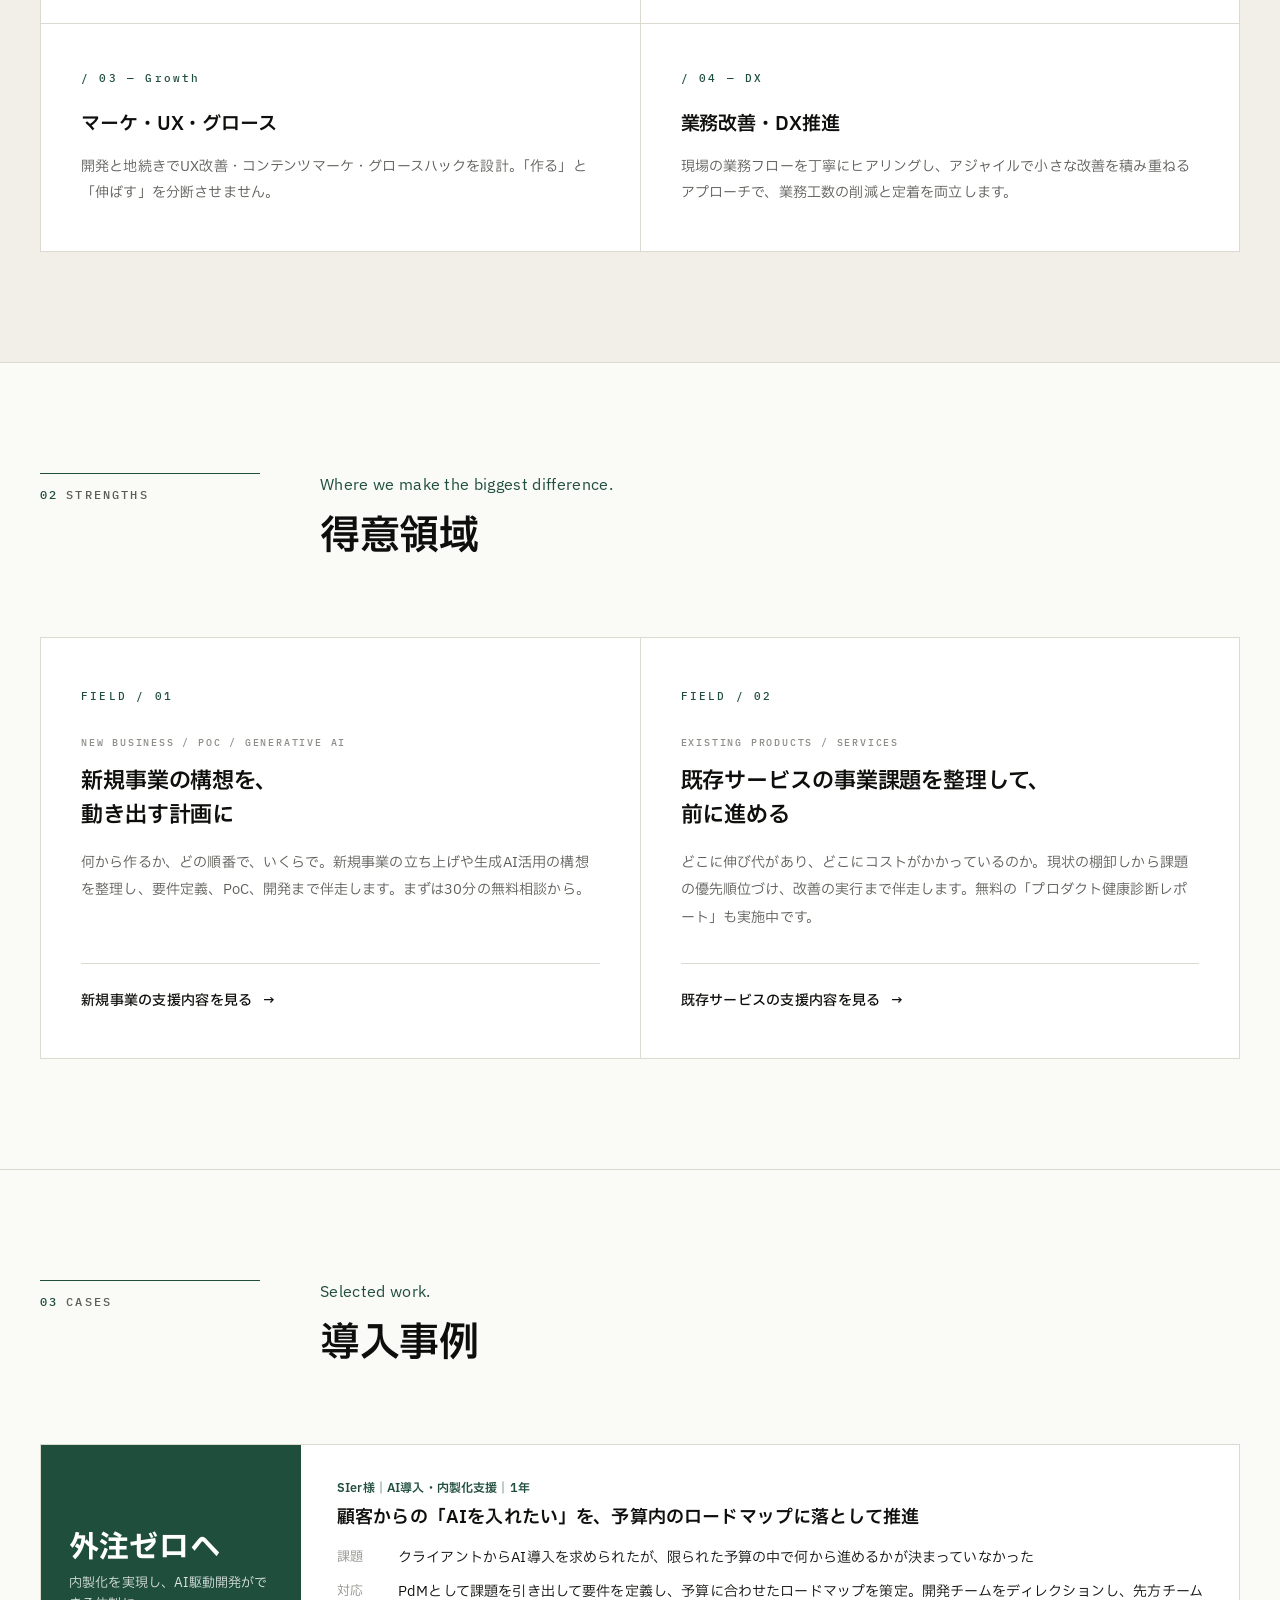
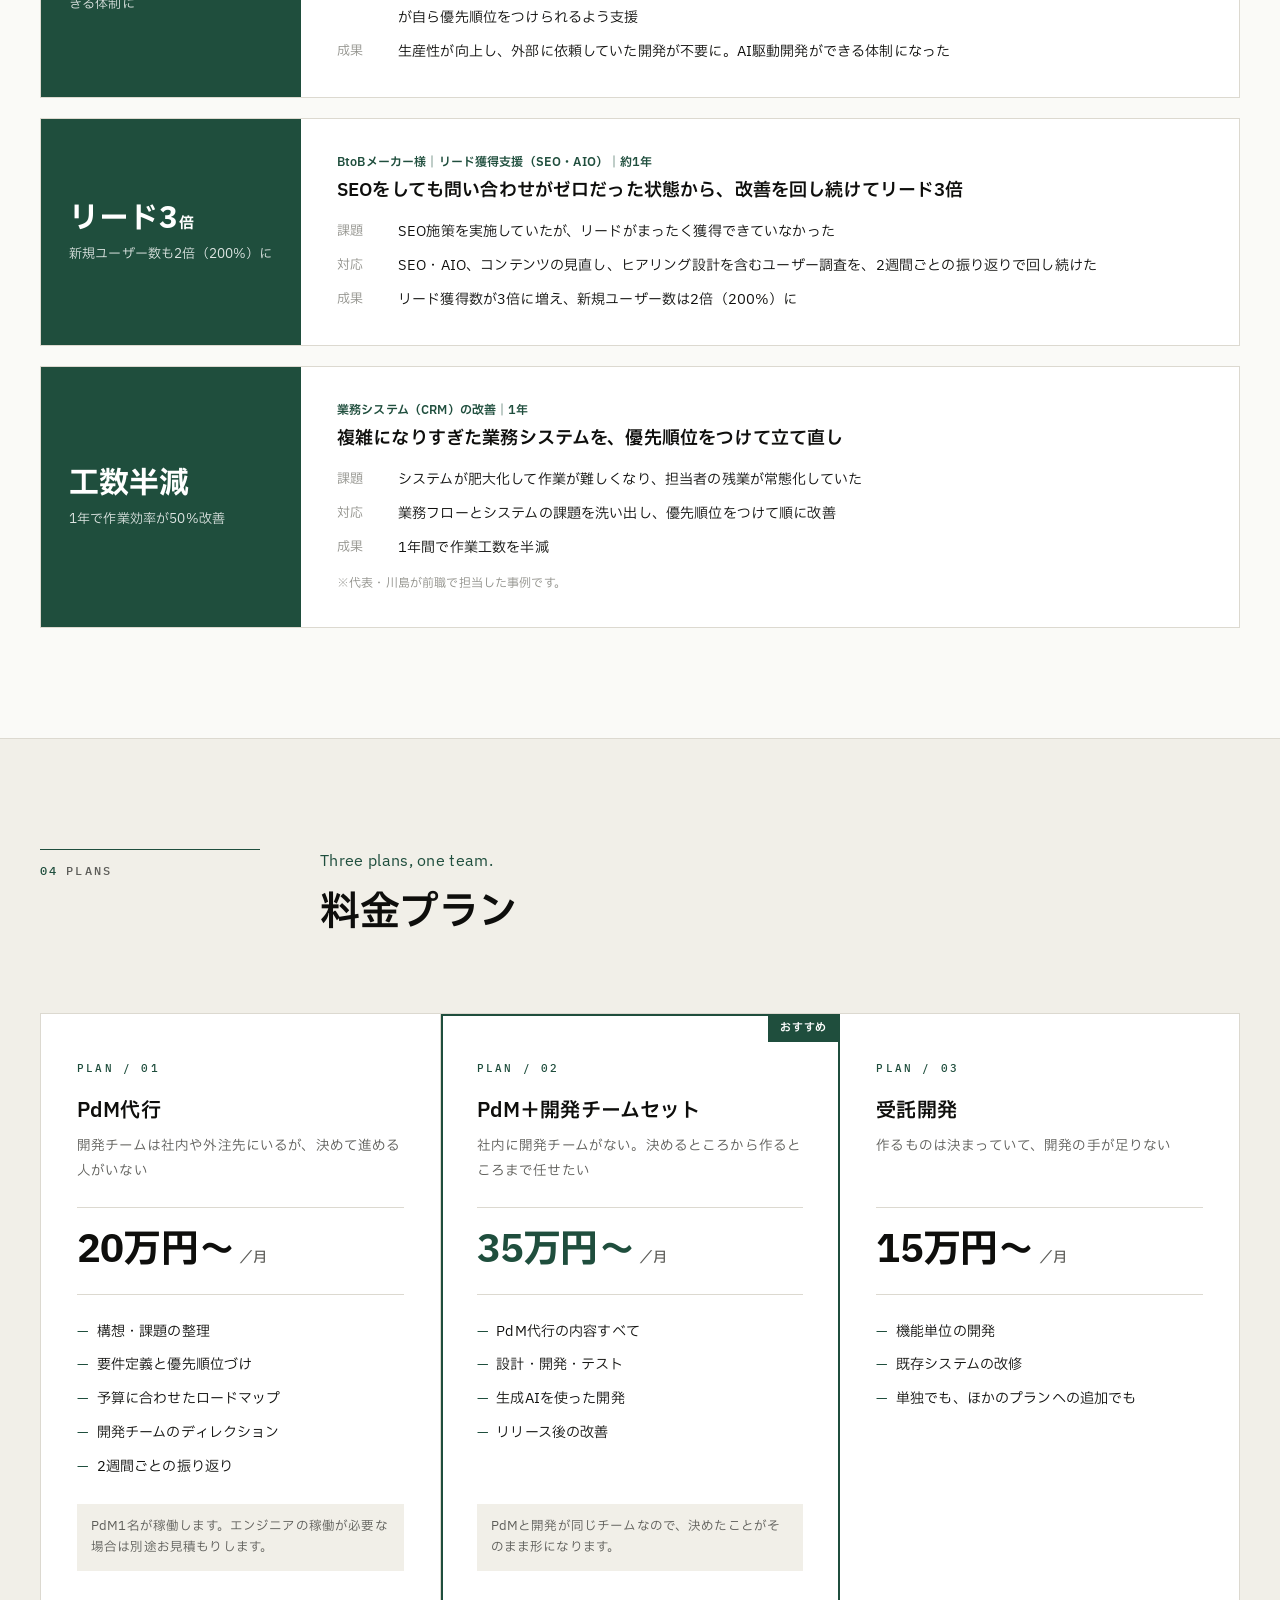
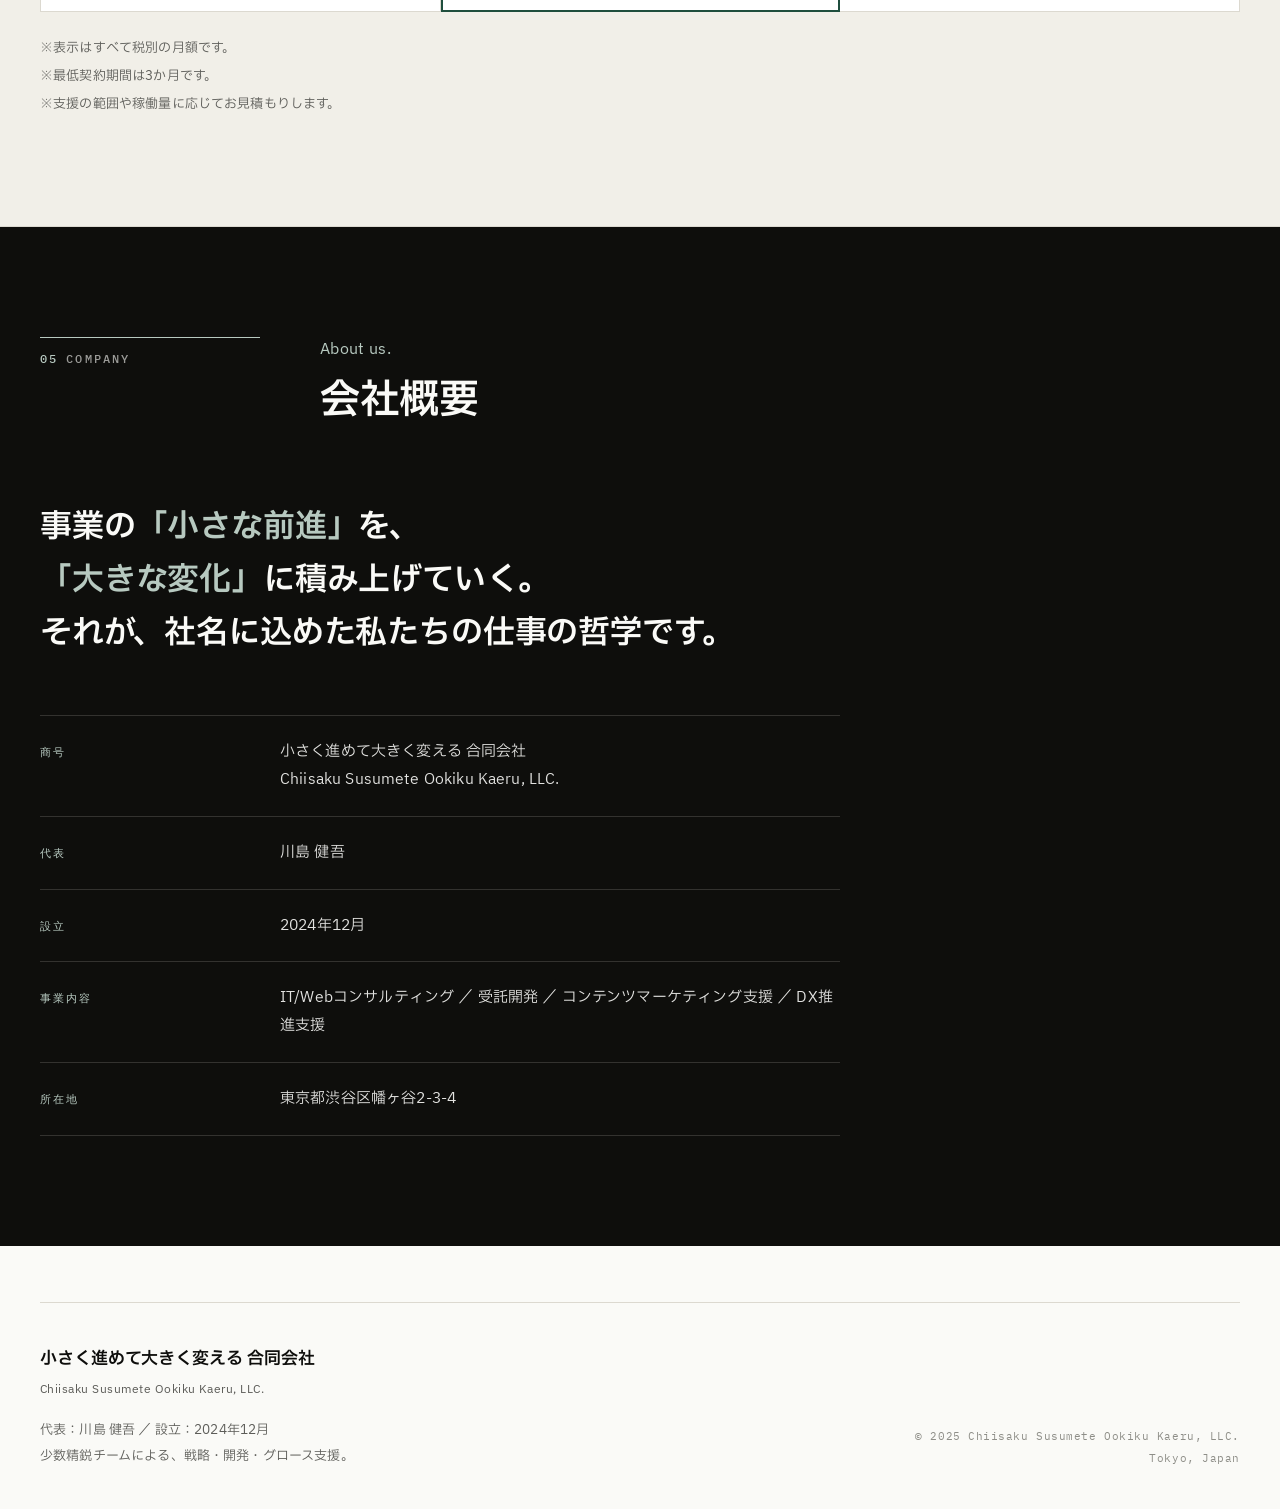
==== commit 64183c1d: "トップページのリード文を「少数精鋭のIT事業改善チーム」に変更 Co-Authored-By: Claude Opus 5.5 <noreply@anthropic.com>" ====
--- a/index.html
+++ b/index.html
@@ -649,7 +649,7 @@
       <span class="sub-en">Senior-only delivery, AI-augmented, end-to-end.</span>
     </h1>
     <p class="hero-lead reveal">
-      <strong>PM・エンジニア・マーケターが一体となった、少数精鋭のチームです。</strong><br>
+      <strong>PM・エンジニア・マーケターが一体となった、少数精鋭のIT事業改善チームです。</strong><br>
       戦略設計から開発・グロース・DX推進まで、必要な分だけ入り込み、事業を前に進めます。
     </p>
 
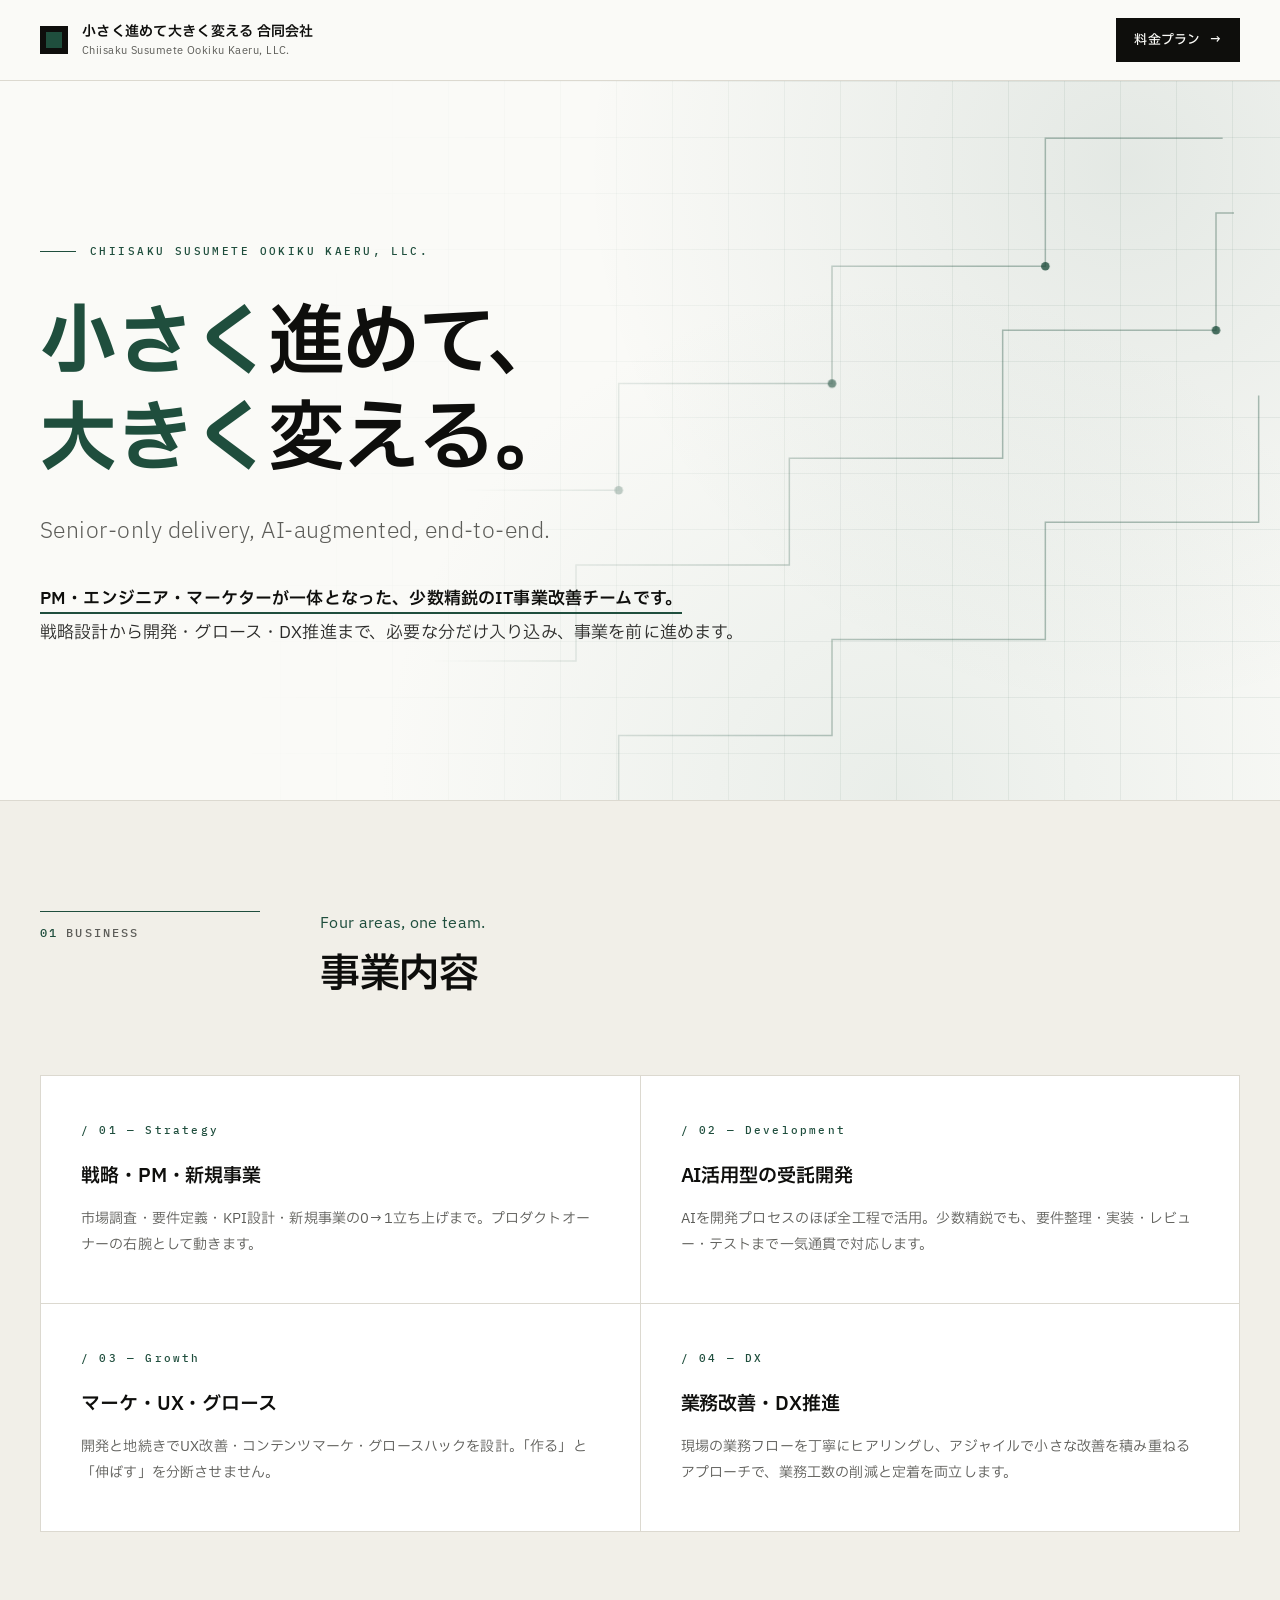
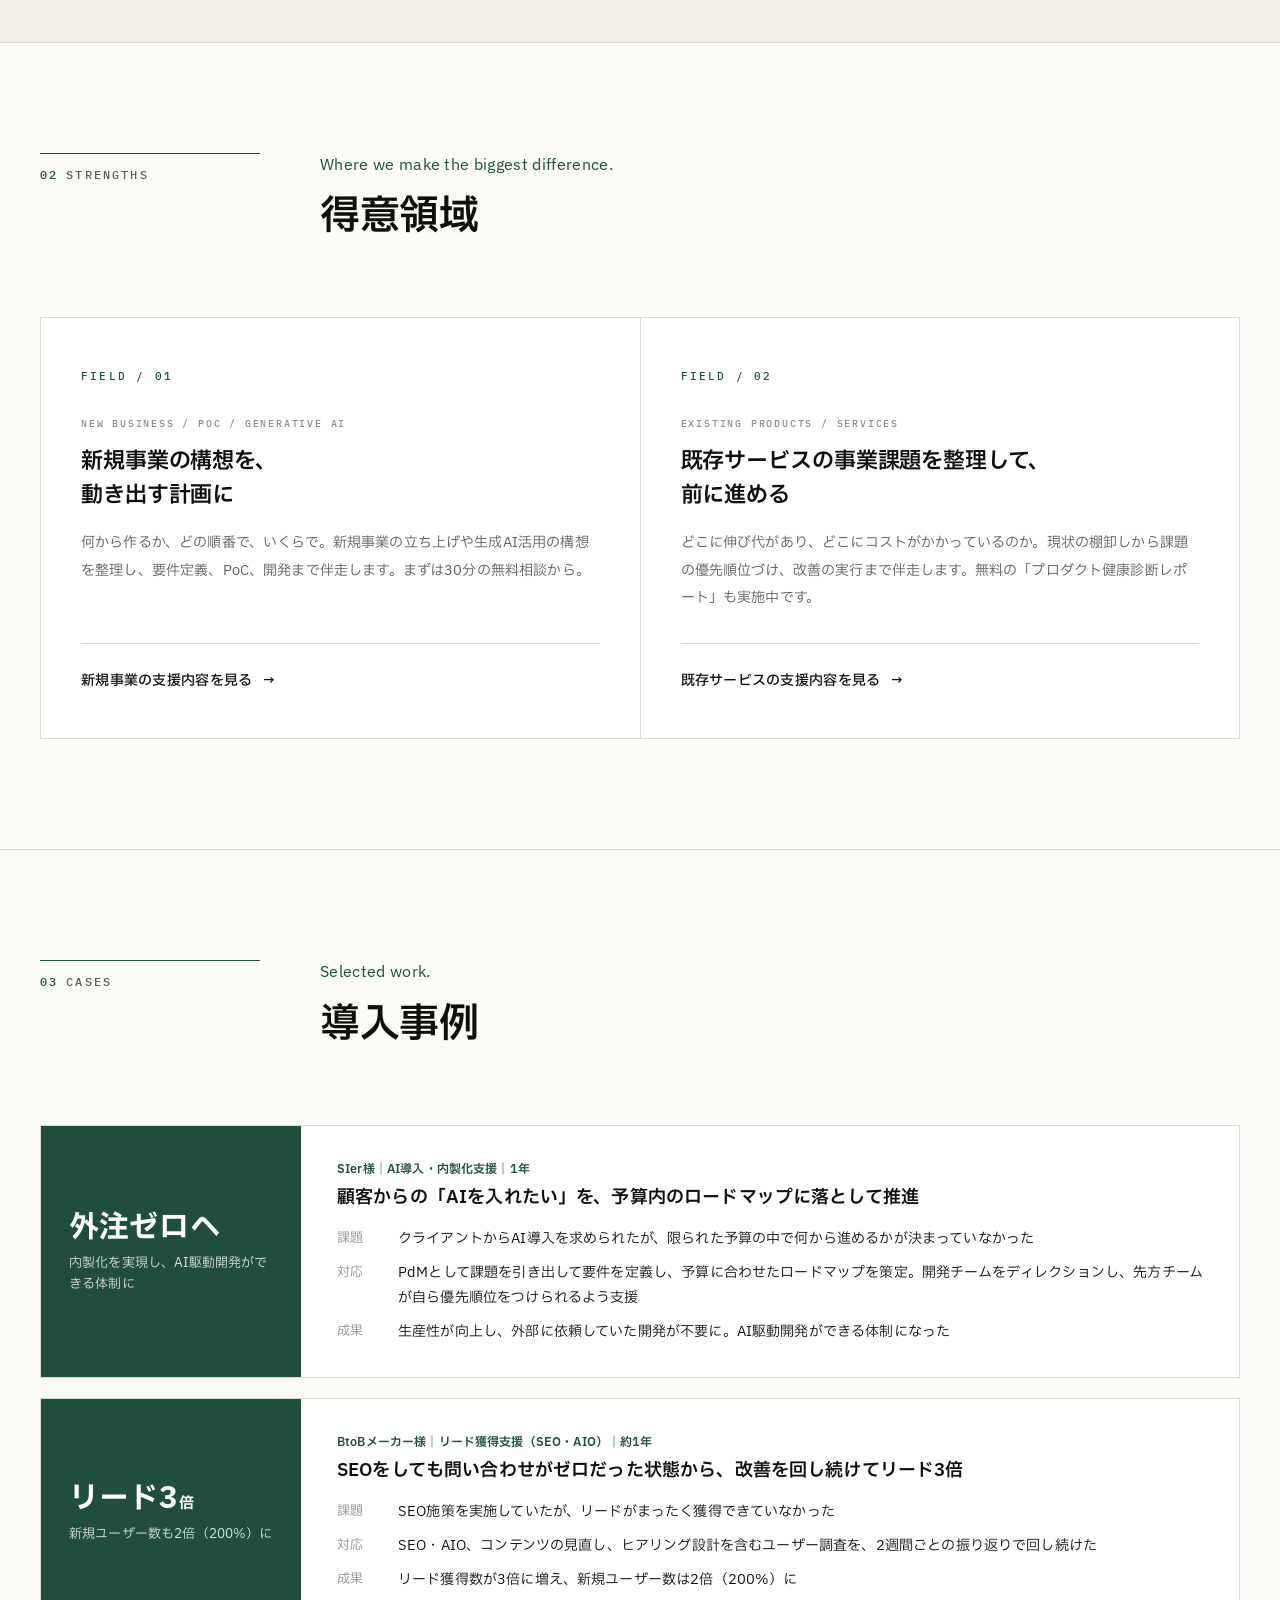
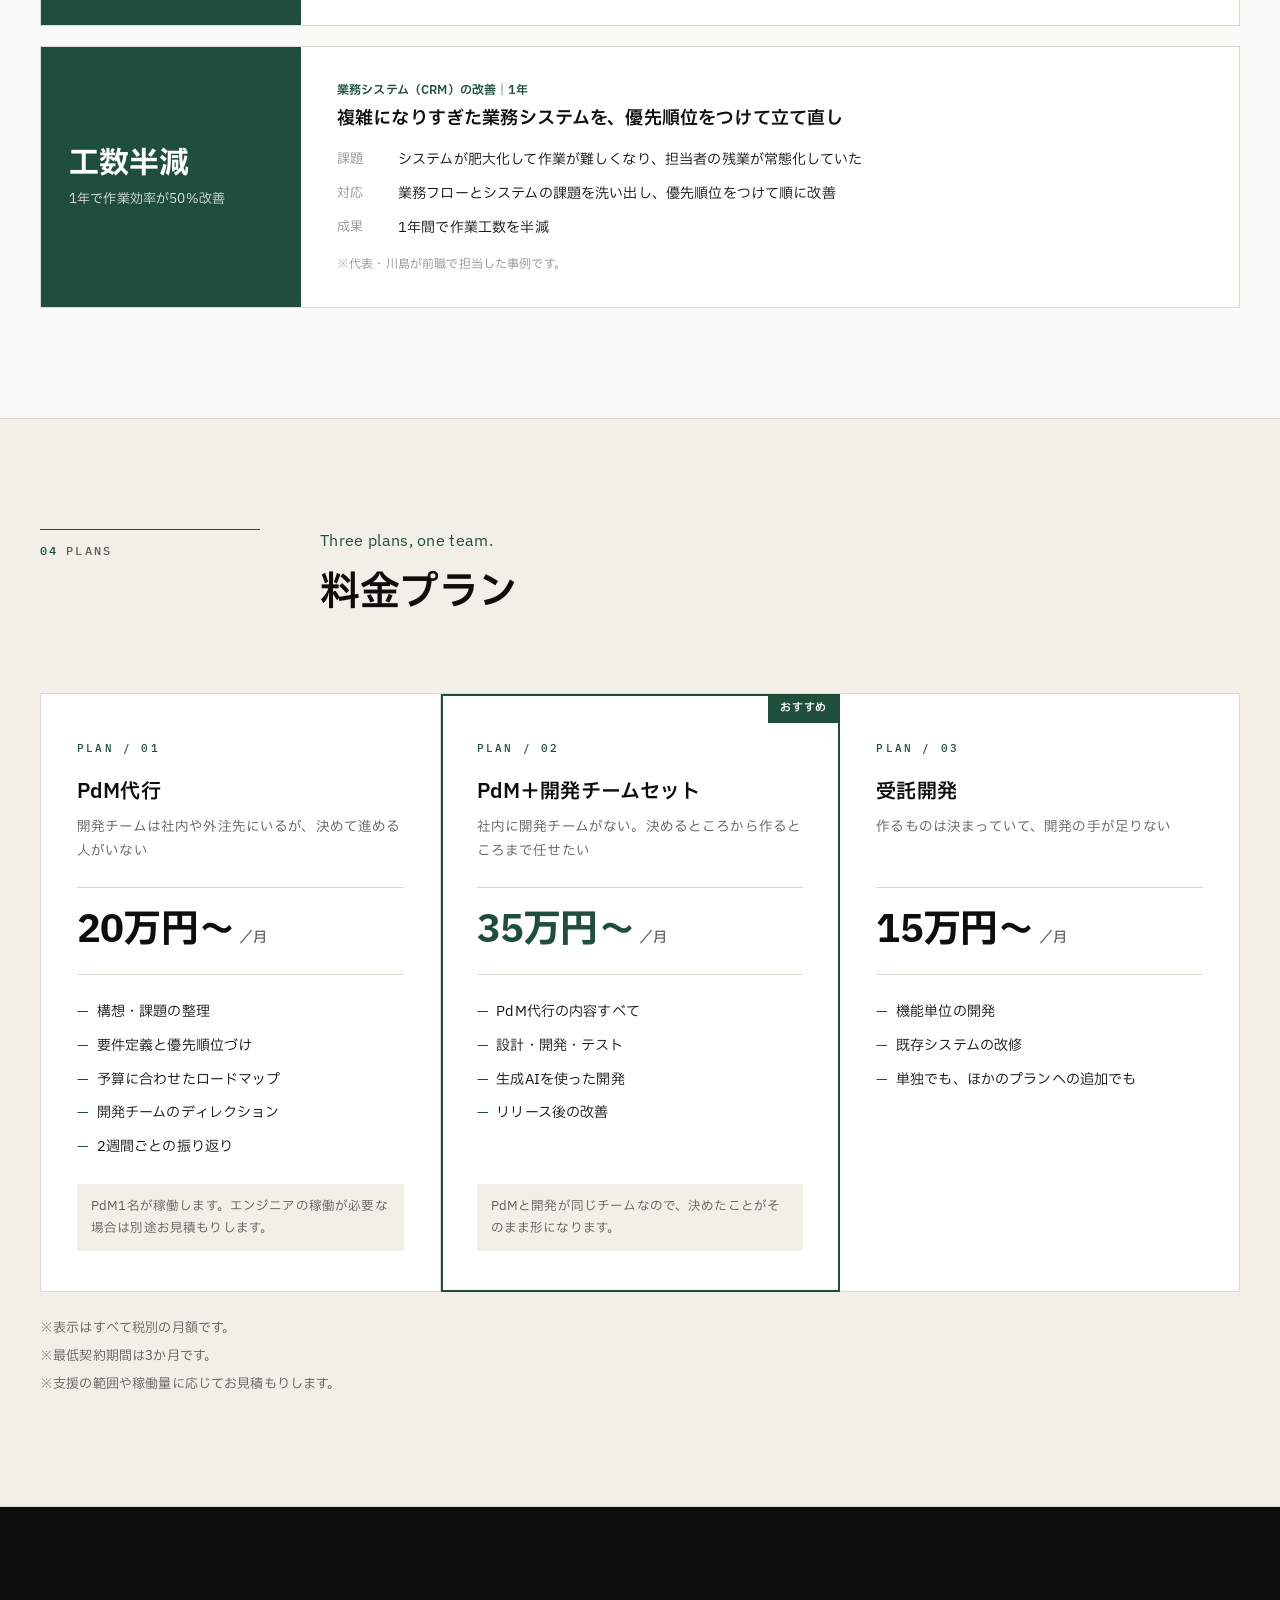
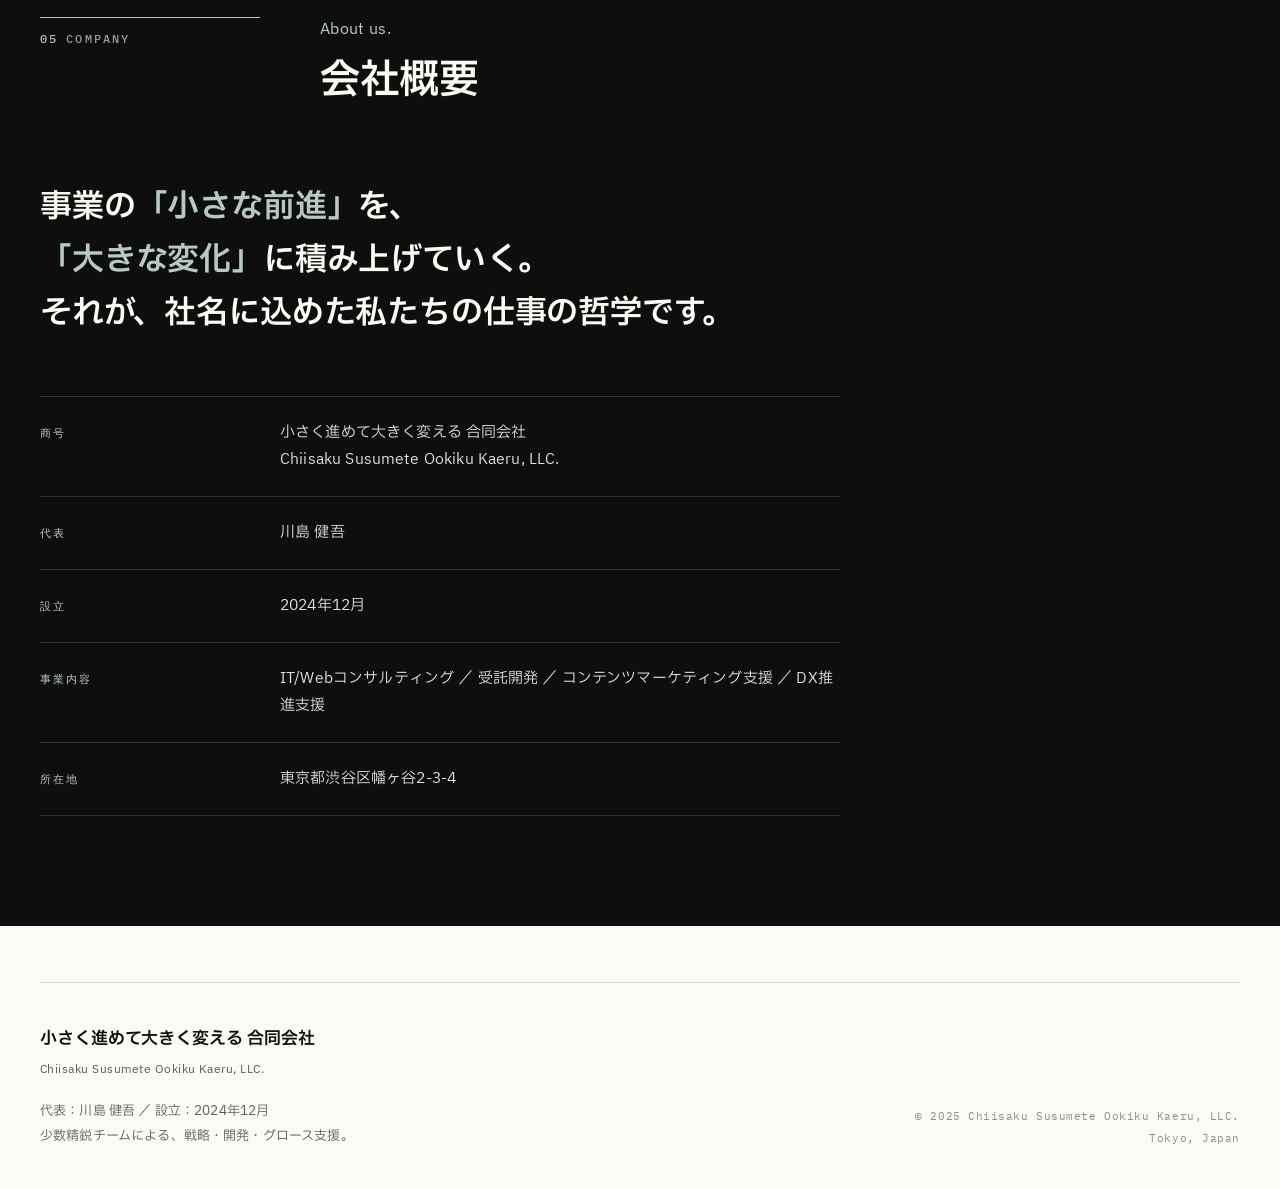
==== commit d4f1d24c: "トップページのロードマップ図を外し、ファーストビューの背景を方眼と右肩上がりの階段に Co-Authored-By: Claude Opus 5.5 <noreply@anthropic.com>" ====
--- a/index.html
+++ b/index.html
@@ -102,7 +102,7 @@
 
   /* ============ HERO ============ */
   .hero {
-    padding: 112px 0 104px;
+    padding: 160px 0 150px;
     border-bottom: 1px solid var(--rule);
   }
   .hero-eyebrow {
@@ -333,77 +333,59 @@
 
 
 
-  /* ============ HERO VISUAL（スプリントが進んでいくロードマップ） ============ */
-  .hero-visual {
-    margin-top: 64px;
-    background: var(--bg-card);
-    border: 1px solid var(--rule);
-    padding: 24px 28px 28px;
-  }
-  .hv-head { display: flex; justify-content: space-between; align-items: center; margin-bottom: 8px; }
-  .hv-title {
-    font-family: "IBM Plex Mono", monospace; font-size: 11px; font-weight: 500;
-    letter-spacing: 0.2em; text-transform: uppercase; color: var(--ink-3);
-  }
-  .hv-status {
-    display: inline-flex; align-items: center; gap: 8px;
-    font-family: "IBM Plex Mono", monospace; font-size: 11px; font-weight: 500; letter-spacing: 0.08em;
-    color: var(--accent); background: var(--accent-soft); padding: 4px 10px;
-  }
-  .hv-status i, .hv-task.is-doing::before {
-    width: 7px; height: 7px; border-radius: 50%; background: var(--accent);
-    animation: hvPulse 1.8s ease-in-out infinite;
-  }
-  .hv-status i { display: inline-block; }
-  .hv-chart { height: 120px; margin: 0 0 12px; }
-  .hv-chart svg { width: 100%; height: 100%; display: block; overflow: visible; }
-  .hv-line { fill: none; stroke: var(--accent); stroke-width: 2.5; stroke-dasharray: 1200; stroke-dashoffset: 1200; animation: hvDraw 1.8s 0.6s cubic-bezier(0.4, 0, 0.2, 1) forwards; }
-  .hv-plan { fill: none; stroke: var(--accent-line); stroke-width: 2; stroke-dasharray: 6 6; opacity: 0; animation: hvFade 0.6s 2.2s forwards; }
-  .hv-area { opacity: 0; animation: hvFade 0.8s 1.6s forwards; }
-  .hv-sprints { display: grid; grid-template-columns: repeat(6, 1fr); border-top: 1px solid var(--rule); }
-  .hv-sprint {
-    padding: 14px 12px 4px; border-right: 1px dashed var(--rule);
-    display: grid; gap: 8px; align-content: start;
-    opacity: 0; animation: hvUp 0.6s cubic-bezier(0.4, 0, 0.2, 1) forwards;
-    animation-delay: calc(0.5s + var(--i) * 0.18s);
-  }
-  .hv-sprint:last-child { border-right: none; }
-  .hv-label {
-    font-family: "IBM Plex Mono", monospace; font-size: 10.5px; font-weight: 500;
-    letter-spacing: 0.12em; text-transform: uppercase; color: var(--ink-4);
-    display: flex; align-items: center; gap: 6px;
-    white-space: nowrap;
-  }
-  .hv-label em {
-    font-style: normal; color: #fff; background: var(--accent);
-    padding: 1px 6px; letter-spacing: 0.08em;
-  }
-  .hv-task {
-    font-size: 12.5px; line-height: 1.4; padding: 8px 10px;
-    border: 1px solid var(--rule); background: var(--bg);
-    display: flex; align-items: center; gap: 8px;
-  }
-  .hv-sprint.done .hv-task, .hv-task.is-done { background: var(--accent-soft); border-color: var(--accent-line); color: var(--accent-deep); }
-  .hv-sprint.done .hv-task::before, .hv-task.is-done::before { content: "✓"; font-weight: 700; color: var(--accent); }
-  .hv-sprint.now { background: linear-gradient(var(--accent-soft), transparent 70%); }
-  .hv-task.is-doing { border-color: var(--accent); background: #fff; font-weight: 600; }
-  .hv-task.is-doing::before { content: ""; flex-shrink: 0; }
-  .hv-sprint.next .hv-task { border-style: dashed; color: var(--ink-4); background: transparent; }
-  @keyframes hvDraw { to { stroke-dashoffset: 0; } }
-  @keyframes hvFade { to { opacity: 1; } }
-  @keyframes hvUp { from { opacity: 0; transform: translateY(10px); } to { opacity: 1; transform: none; } }
-  @keyframes hvPulse { 0%, 100% { box-shadow: 0 0 0 0 rgba(31, 78, 61, 0.45); } 50% { box-shadow: 0 0 0 5px rgba(31, 78, 61, 0); } }
-  @media (max-width: 880px) {
-    .hv-sprints { grid-template-columns: repeat(3, 1fr); }
-    .hv-sprint:nth-child(-n+3) { display: none; }
-  }
+
+  /* ============ HERO 背景（方眼＋右肩上がりの階段＋流れる光） ============ */
+  .hero { position: relative; overflow: hidden; }
+  .hero > .container { position: relative; z-index: 1; }
+  .hero::before {
+    content: ""; position: absolute; inset: 0;
+    background:
+      radial-gradient(circle at 88% 12%, rgba(31, 78, 61, 0.10), transparent 42%),
+      radial-gradient(circle at 70% 100%, rgba(183, 201, 192, 0.25), transparent 45%);
+  }
+  .hero::after {
+    content: ""; position: absolute; inset: 0;
+    background-image:
+      linear-gradient(rgba(31, 78, 61, 0.07) 1px, transparent 1px),
+      linear-gradient(90deg, rgba(31, 78, 61, 0.07) 1px, transparent 1px);
+    background-size: 56px 56px;
+    -webkit-mask-image: linear-gradient(100deg, transparent 25%, #000 70%);
+            mask-image: linear-gradient(100deg, transparent 25%, #000 70%);
+  }
+  .hero-bg {
+    position: absolute; inset: 0; z-index: 0; pointer-events: none;
+    -webkit-mask-image: linear-gradient(100deg, transparent 38%, #000 72%);
+            mask-image: linear-gradient(100deg, transparent 38%, #000 72%);
+  }
+  .hero-bg svg { width: 100%; height: 100%; display: block; }
+  .hb-line { fill: none; stroke: var(--accent); stroke-width: 1.5; opacity: 0.35; vector-effect: non-scaling-stroke;
+    stroke-dasharray: 1000; stroke-dashoffset: 1000; animation: hbDraw 2.4s 0.3s cubic-bezier(0.4, 0, 0.2, 1) forwards; }
+  .hb-pulse { fill: none; stroke: var(--accent); stroke-width: 2.5; stroke-linecap: round; vector-effect: non-scaling-stroke;
+    stroke-dasharray: 70 930; stroke-dashoffset: 1000; opacity: 0;
+    animation: hbFlow 6.3s linear infinite; animation-delay: calc(2.4s + var(--d)); }
+  .hb-node { fill: var(--accent); opacity: 0; animation: hbFade 0.6s 2.2s forwards; }
+  .hb-ring { fill: none; stroke: var(--accent); stroke-width: 1.5; transform-box: fill-box; transform-origin: center;
+    opacity: 0; animation: hbRing 2.8s ease-out infinite; animation-delay: calc(2.6s + var(--d)); }
+  @keyframes hbDraw { to { stroke-dashoffset: 0; } }
+  @keyframes hbFade { to { opacity: 0.8; } }
+  @keyframes hbFlow { 0% { stroke-dashoffset: 1000; opacity: 0.9; } 100% { stroke-dashoffset: 0; opacity: 0.9; } }
+  @keyframes hbRing { 0% { transform: scale(1); opacity: 0.6; } 100% { transform: scale(5); opacity: 0; } }
   @media (max-width: 720px) {
-    .hero-visual { margin-top: 44px; padding: 18px 16px 20px; }
-    .hv-chart { height: 90px; }
-    .hv-sprint { padding: 12px 8px 4px; }
-    .hv-task { font-size: 11.5px; padding: 6px 8px; }
-    .hv-label { letter-spacing: 0.04em; font-size: 10px; gap: 4px; }
-    .hv-label em { padding: 0 4px; }
+    .hero-bg, .hero::after {
+      -webkit-mask-image: linear-gradient(180deg, transparent 35%, #000 85%);
+              mask-image: linear-gradient(180deg, transparent 35%, #000 85%);
+    }
+    .hero { padding-bottom: 240px; }
+    .hero-bg svg { position: absolute; right: -8%; bottom: 0; width: 230%; height: auto; }
+    .hero-bg, .hero::after {
+      -webkit-mask-image: linear-gradient(180deg, transparent 55%, #000 85%);
+              mask-image: linear-gradient(180deg, transparent 55%, #000 85%);
+    }
+  }
+  @media (prefers-reduced-motion: reduce) {
+    .hb-line { stroke-dashoffset: 0; animation: none; }
+    .hb-node { opacity: 0.8; animation: none; }
+    .hb-pulse, .hb-ring { display: none; }
   }
 
   .strengths .services-grid.two .service-card { min-height: 0; }
@@ -641,6 +623,24 @@
 
 <!-- ===== HERO ===== -->
 <section class="hero">
+  <div class="hero-bg" aria-hidden="true">
+    <svg viewBox="0 0 1200 760" preserveAspectRatio="xMaxYMax slice">
+      <path class="hb-line" d="M-60,640 L180,640 L180,560 L380,560 L380,470 L580,470 L580,370 L780,370 L780,260 L980,260 L980,140 L1260,140" pathLength="1000"/>
+      <path class="hb-line" d="M120,720 L340,720 L340,630 L540,630 L540,540 L740,540 L740,440 L940,440 L940,320 L1140,320 L1140,210 L1260,210" pathLength="1000"/>
+      <path class="hb-line" d="M360,780 L580,780 L580,700 L780,700 L780,610 L980,610 L980,500 L1180,500 L1180,380 L1260,380" pathLength="1000"/>
+      <path class="hb-pulse" style="--d:0.0s" d="M-60,640 L180,640 L180,560 L380,560 L380,470 L580,470 L580,370 L780,370 L780,260 L980,260 L980,140 L1260,140" pathLength="1000"/>
+      <path class="hb-pulse" style="--d:2.1s" d="M120,720 L340,720 L340,630 L540,630 L540,540 L740,540 L740,440 L940,440 L940,320 L1140,320 L1140,210 L1260,210" pathLength="1000"/>
+      <path class="hb-pulse" style="--d:4.2s" d="M360,780 L580,780 L580,700 L780,700 L780,610 L980,610 L980,500 L1180,500 L1180,380 L1260,380" pathLength="1000"/>
+      <circle class="hb-node" cx="580" cy="470" r="4"/>
+      <circle class="hb-ring" style="--d:0.7s" cx="580" cy="470" r="4"/>
+      <circle class="hb-node" cx="780" cy="370" r="4"/>
+      <circle class="hb-ring" style="--d:1.4s" cx="780" cy="370" r="4"/>
+      <circle class="hb-node" cx="980" cy="260" r="4"/>
+      <circle class="hb-ring" style="--d:2.1s" cx="980" cy="260" r="4"/>
+      <circle class="hb-node" cx="1140" cy="320" r="4"/>
+      <circle class="hb-ring" style="--d:2.8s" cx="1140" cy="320" r="4"/>
+    </svg>
+  </div>
   <div class="container">
     <div class="hero-eyebrow reveal">Chiisaku Susumete Ookiku Kaeru, LLC.</div>
     <h1 class="hero-title reveal">
@@ -652,57 +652,6 @@
       <strong>PM・エンジニア・マーケターが一体となった、少数精鋭のIT事業改善チームです。</strong><br>
       戦略設計から開発・グロース・DX推進まで、必要な分だけ入り込み、事業を前に進めます。
     </p>
-
-    <div class="hero-visual reveal" aria-hidden="true">
-      <div class="hv-head">
-        <span class="hv-title">Project roadmap</span>
-        <span class="hv-status"><i></i>On track</span>
-      </div>
-      <div class="hv-chart">
-        <svg viewBox="0 0 600 120" preserveAspectRatio="none">
-          <defs>
-            <linearGradient id="hvFill" x1="0" y1="0" x2="0" y2="1">
-              <stop offset="0" stop-color="#1F4E3D" stop-opacity="0.18"/>
-              <stop offset="1" stop-color="#1F4E3D" stop-opacity="0"/>
-            </linearGradient>
-          </defs>
-          <path class="hv-area" d="M0,112 H100 V96 H200 V76 H300 V54 H400 V120 H0 Z" fill="url(#hvFill)"/>
-          <path class="hv-line" d="M0,112 H100 V96 H200 V76 H300 V54 H400" vector-effect="non-scaling-stroke"/>
-          <path class="hv-plan" d="M400,54 V36 H500 V18 H600" vector-effect="non-scaling-stroke"/>
-        </svg>
-      </div>
-      <div class="hv-sprints">
-        <div class="hv-sprint done" style="--i:0">
-          <div class="hv-label">Sprint 01</div>
-          <div class="hv-task">課題の整理</div>
-          <div class="hv-task">要件定義</div>
-        </div>
-        <div class="hv-sprint done" style="--i:1">
-          <div class="hv-label">Sprint 02</div>
-          <div class="hv-task">ロードマップ</div>
-          <div class="hv-task">設計</div>
-        </div>
-        <div class="hv-sprint done" style="--i:2">
-          <div class="hv-label">Sprint 03</div>
-          <div class="hv-task">開発</div>
-          <div class="hv-task">テスト</div>
-        </div>
-        <div class="hv-sprint now" style="--i:3">
-          <div class="hv-label">Sprint 04<em>Now</em></div>
-          <div class="hv-task is-done">リリース</div>
-          <div class="hv-task is-doing">振り返り</div>
-        </div>
-        <div class="hv-sprint next" style="--i:4">
-          <div class="hv-label">Sprint 05</div>
-          <div class="hv-task">改善</div>
-          <div class="hv-task">計測</div>
-        </div>
-        <div class="hv-sprint next" style="--i:5">
-          <div class="hv-label">Sprint 06</div>
-          <div class="hv-task">次の一手</div>
-        </div>
-      </div>
-    </div>
   </div>
 </section>
 
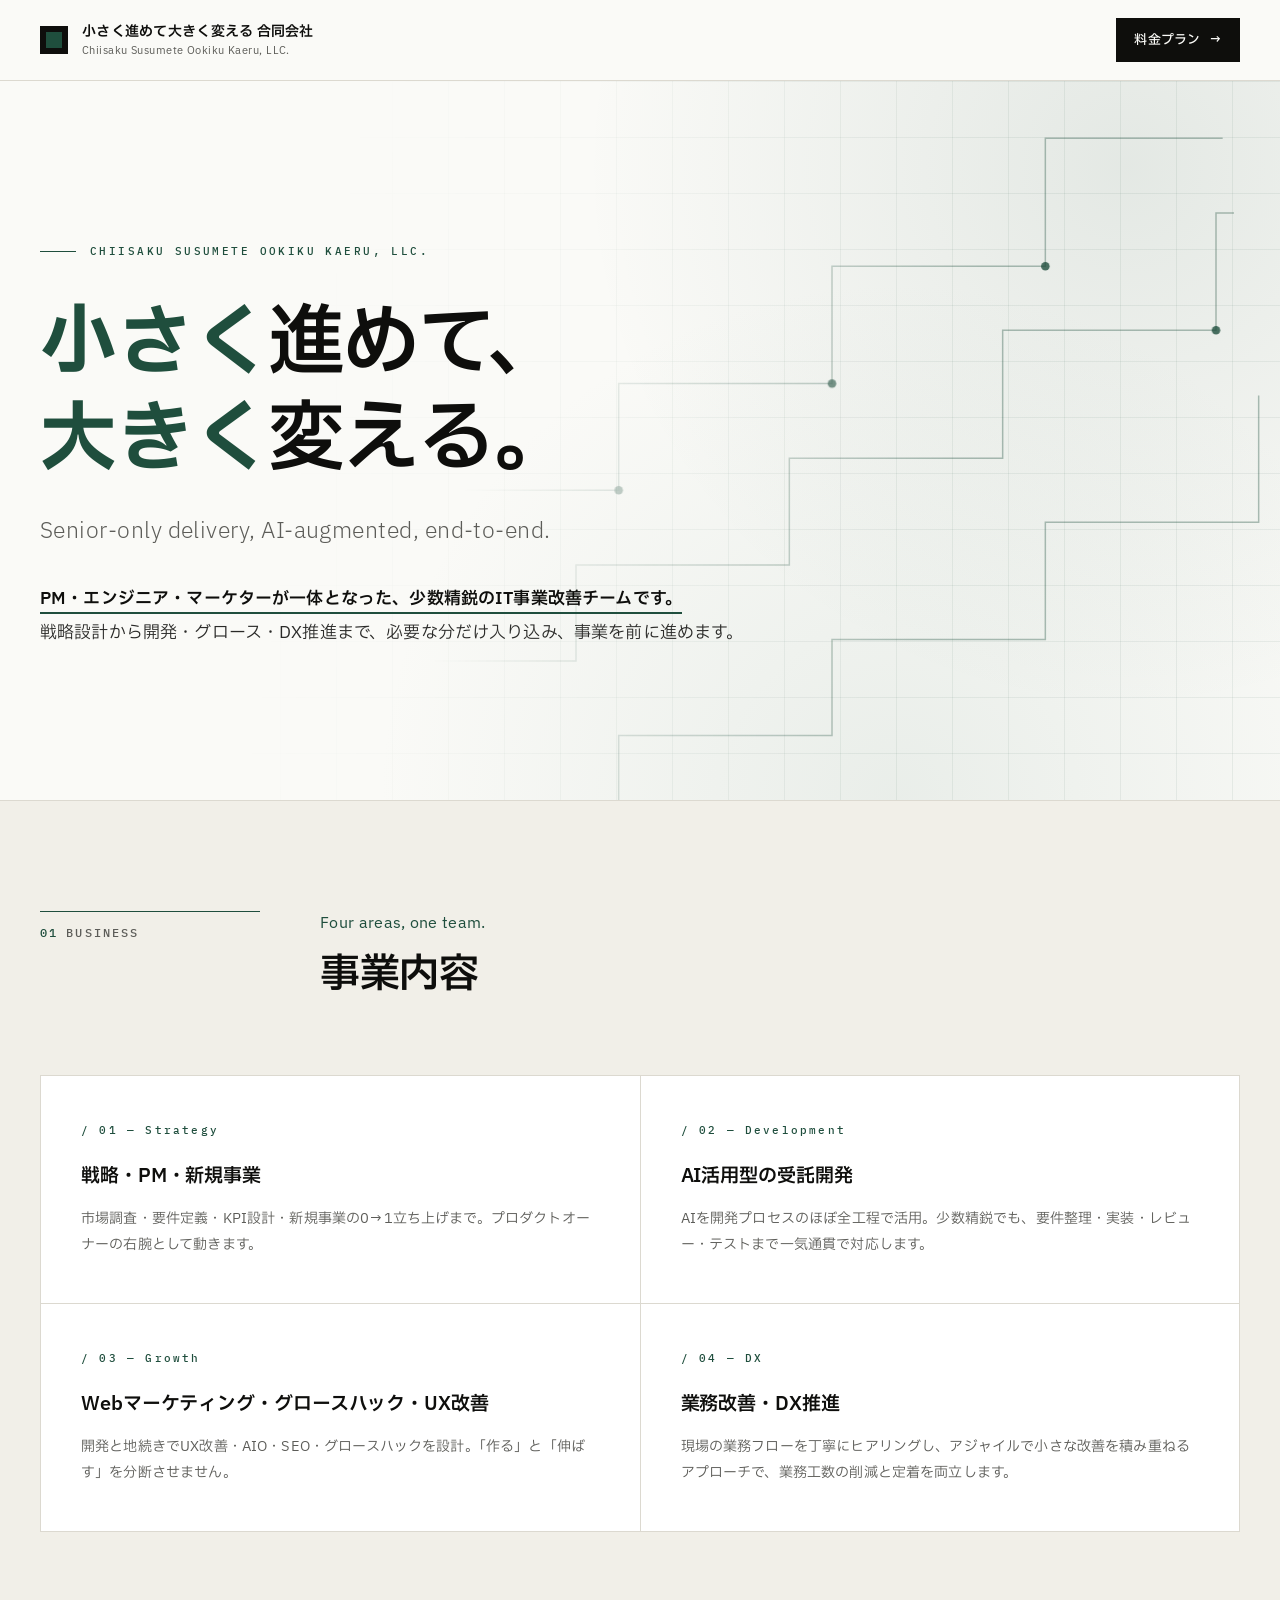
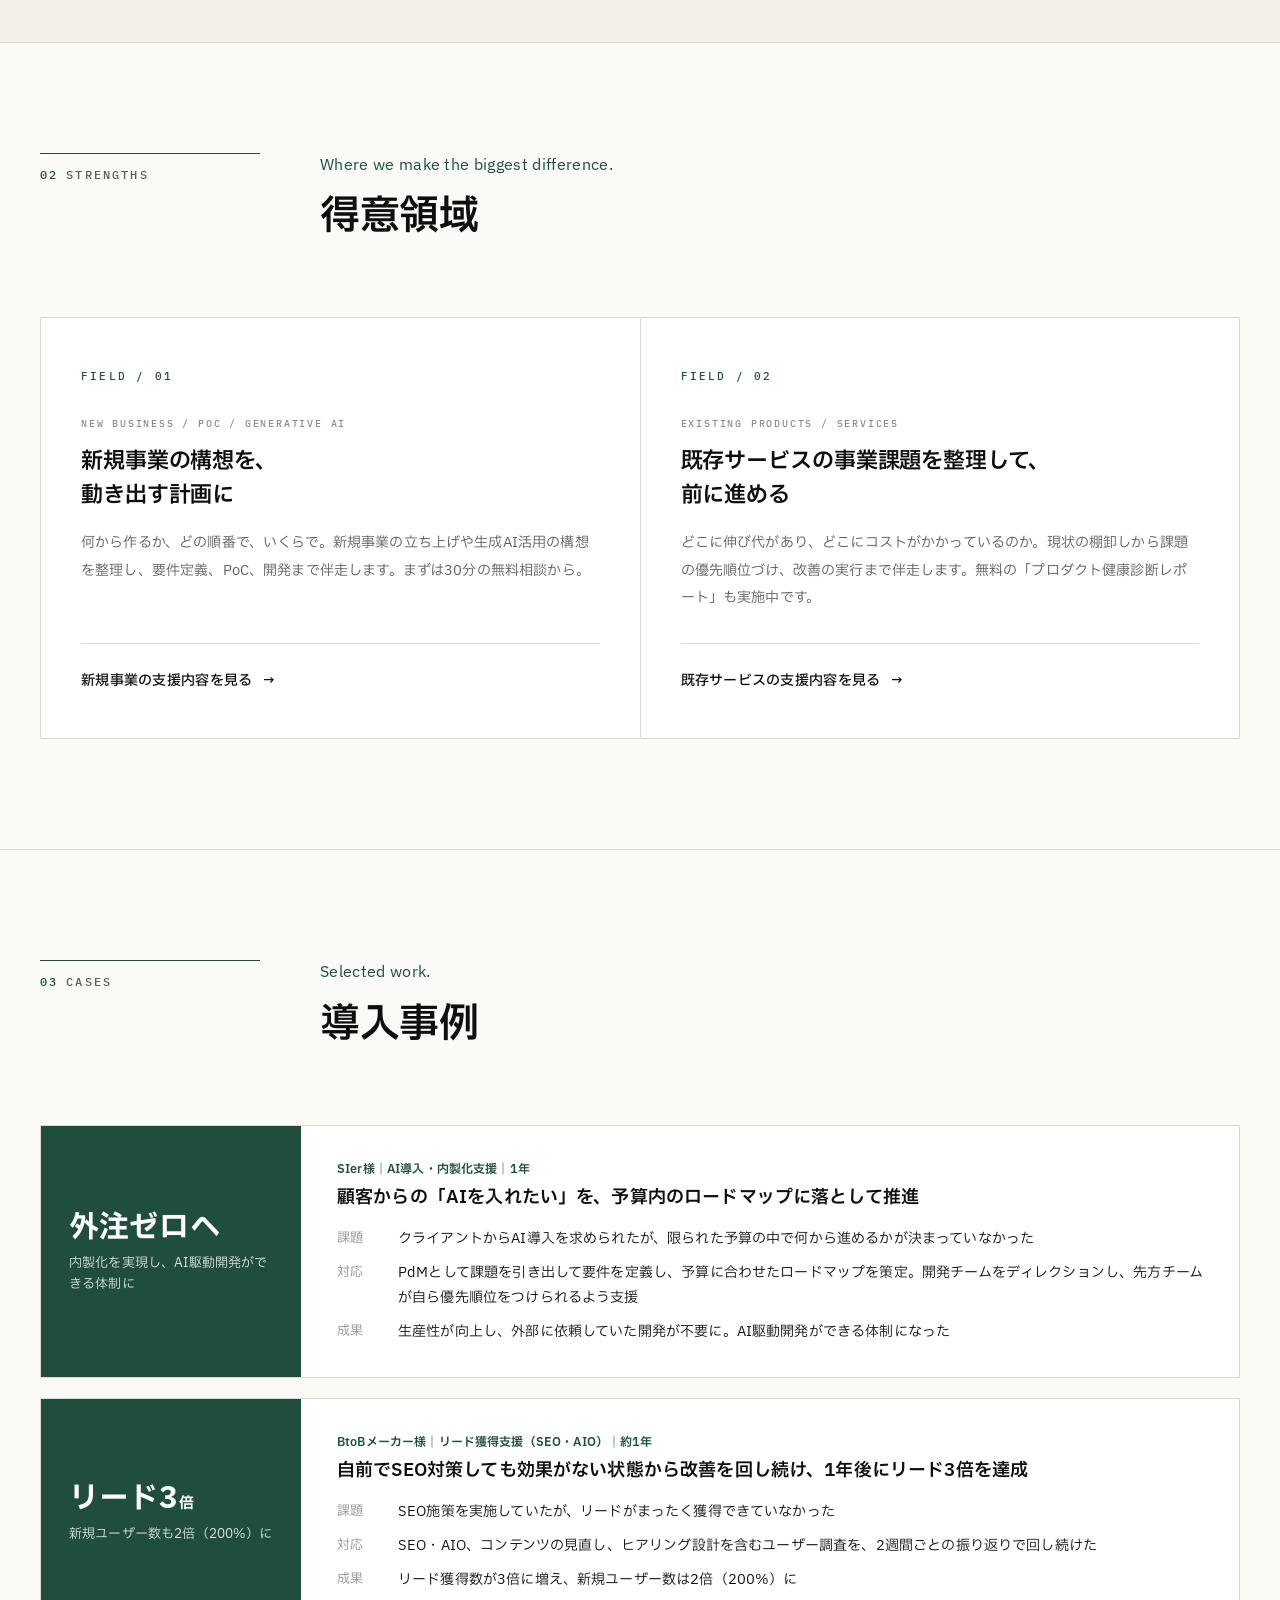
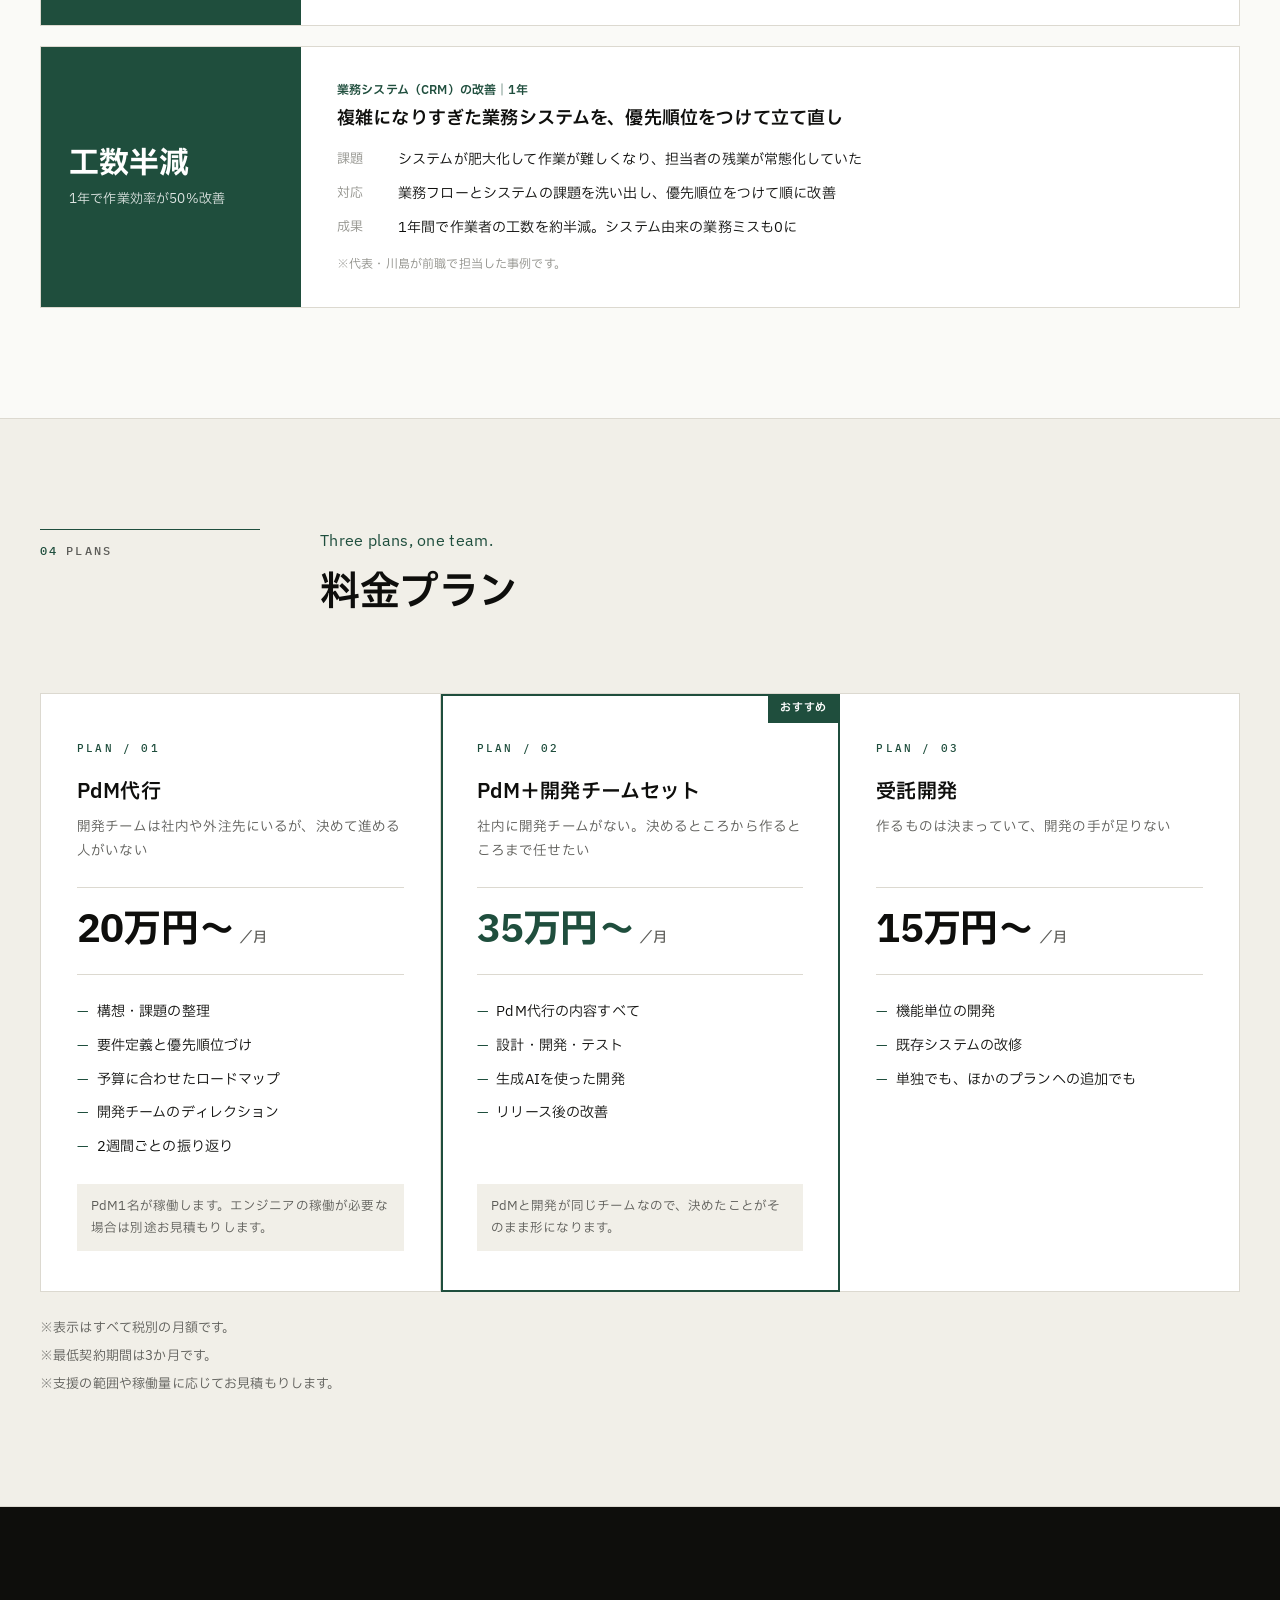
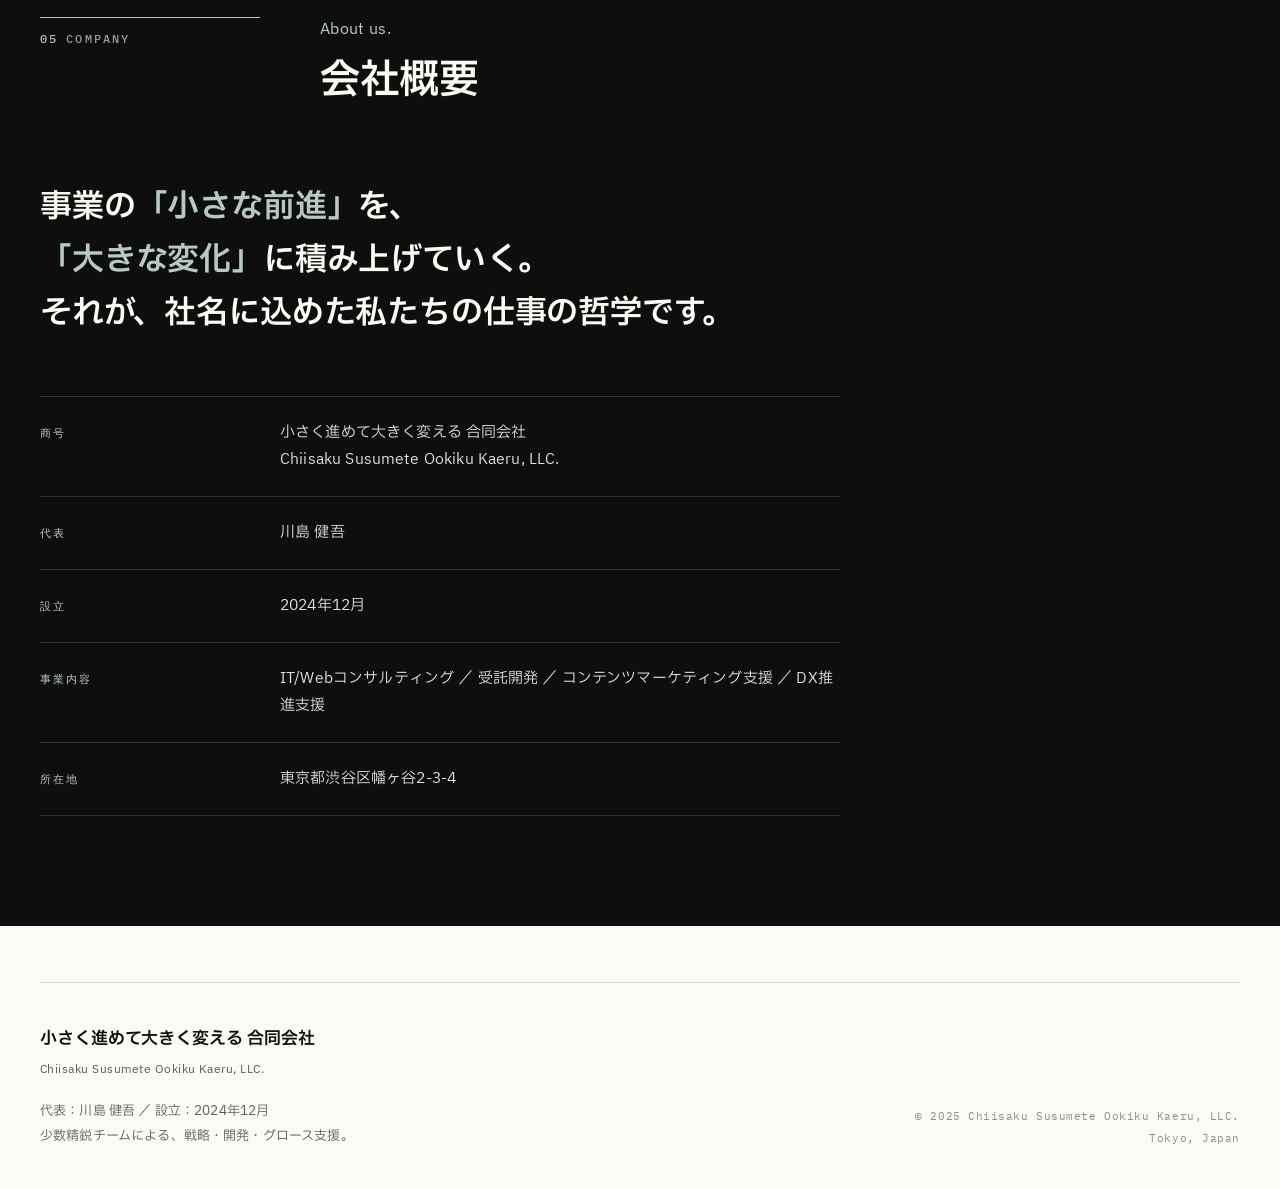
==== commit 520305d4: "事例の見出し・成果の文言と、トップページの対応領域の表記を更新 - リード3倍の事例：自前でSEO対策しても効果がない状態から1年後にリード3倍を達成 - 工数半減の事例：作業者の工数を約半減、システ" ====
--- a/index.html
+++ b/index.html
@@ -683,9 +683,9 @@
       </div>
       <div class="whatwedo-card">
         <div class="whatwedo-icon">/ 03 — Growth</div>
-        <h3 class="whatwedo-title">マーケ・UX・グロース</h3>
+        <h3 class="whatwedo-title">Webマーケティング・グロースハック・UX改善</h3>
         <p class="whatwedo-desc">
-          開発と地続きでUX改善・コンテンツマーケ・グロースハックを設計。「作る」と「伸ばす」を分断させません。
+          開発と地続きでUX改善・AIO・SEO・グロースハックを設計。「作る」と「伸ばす」を分断させません。
         </p>
       </div>
       <div class="whatwedo-card">
@@ -775,7 +775,7 @@
         </div>
         <div class="case-body">
           <div class="case-tag">BtoBメーカー様｜リード獲得支援（SEO・AIO）｜約1年</div>
-          <h3>SEOをしても問い合わせがゼロだった状態から、改善を回し続けてリード3倍</h3>
+          <h3>自前でSEO対策しても効果がない状態から改善を回し続け、1年後にリード3倍を達成</h3>
           <div class="case-rows">
             <div class="case-row"><span class="k">課題</span><span>SEO施策を実施していたが、リードがまったく獲得できていなかった</span></div>
             <div class="case-row"><span class="k">対応</span><span>SEO・AIO、コンテンツの見直し、ヒアリング設計を含むユーザー調査を、2週間ごとの振り返りで回し続けた</span></div>
@@ -795,7 +795,7 @@
           <div class="case-rows">
             <div class="case-row"><span class="k">課題</span><span>システムが肥大化して作業が難しくなり、担当者の残業が常態化していた</span></div>
             <div class="case-row"><span class="k">対応</span><span>業務フローとシステムの課題を洗い出し、優先順位をつけて順に改善</span></div>
-            <div class="case-row"><span class="k">成果</span><span>1年間で作業工数を半減</span></div>
+            <div class="case-row"><span class="k">成果</span><span>1年間で作業者の工数を約半減。システム由来の業務ミスも0に</span></div>
           </div>
           <p class="case-note">※代表・川島が前職で担当した事例です。</p>
         </div>
